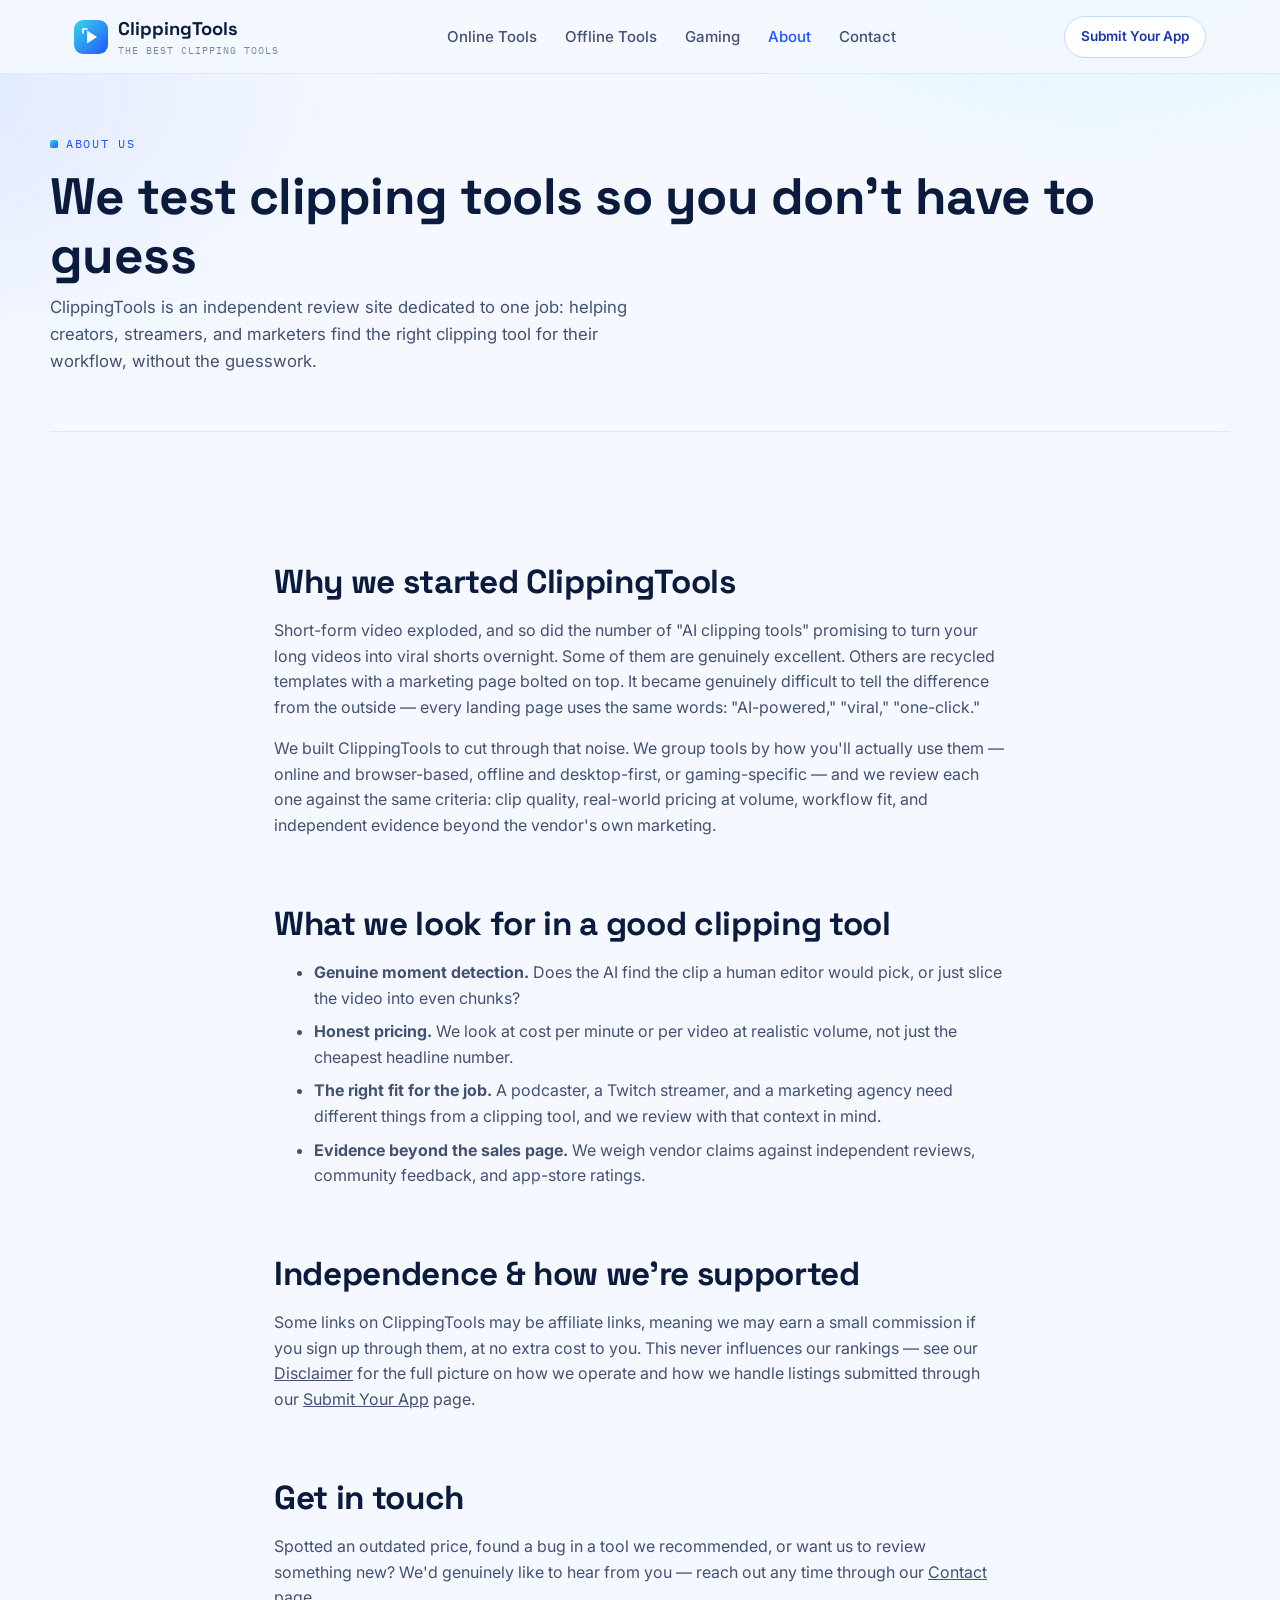
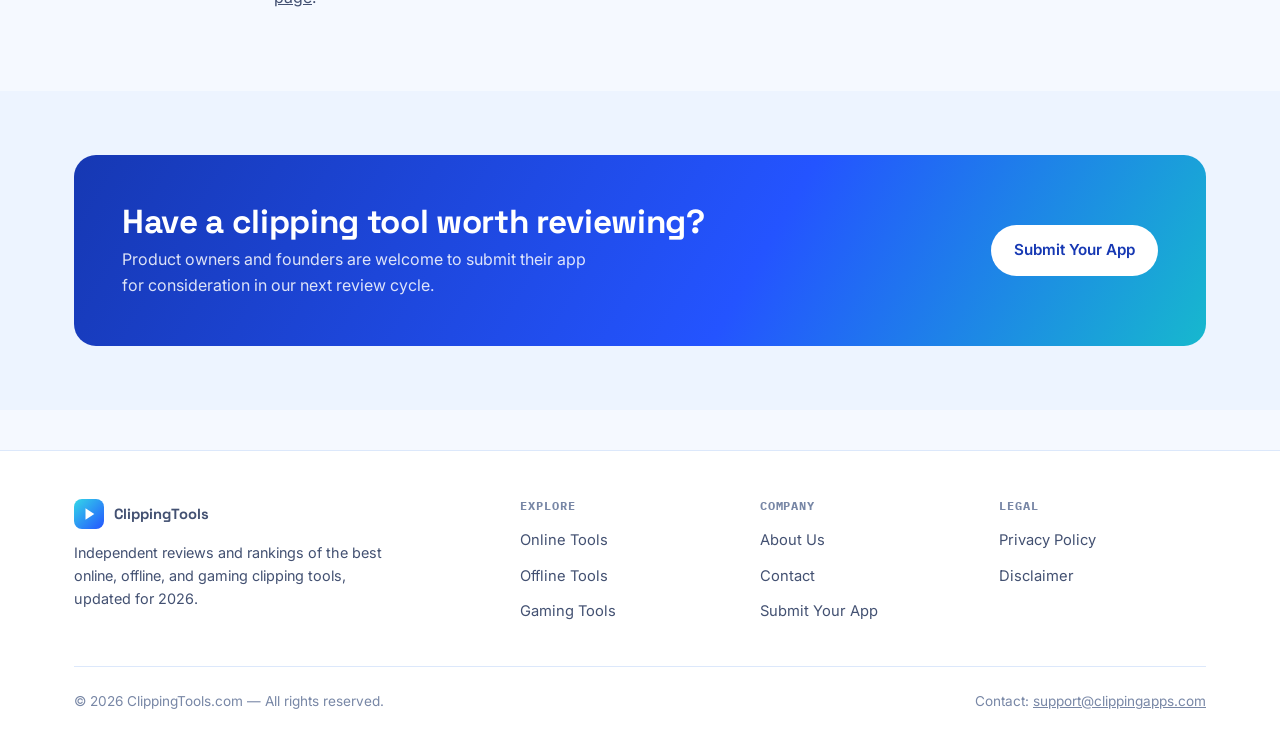
==== about/index.html @ cdfd689d "Update index.html" ====
<!doctype html>
<html lang="en">
<head>
<meta charset="UTF-8" />
<meta name="viewport" content="width=device-width, initial-scale=1.0" />
<title>About ClippingTools — Independent Reviews of the Best Clipping Tools</title>
<meta name="description" content="ClippingTools is an independent resource reviewing the best online, offline, and gaming clipping tools. Learn about our mission and how we evaluate every tool." />
<link rel="canonical" href="https://www.clippingtools.com/about.html" />
<link rel="icon" href="data:image/svg+xml,<svg xmlns=%22http://www.w3.org/2000/svg%22 viewBox=%220 0 24 24%22><rect width=%2224%22 height=%2224%22 rx=%226%22 fill=%22%232454FF%22/><path d=%22M9 7l8 5-8 5V7z%22 fill=%22white%22/></svg>" />
<link rel="preconnect" href="https://fonts.googleapis.com">
<link rel="preconnect" href="https://fonts.gstatic.com" crossorigin>
<link href="https://fonts.googleapis.com/css2?family=Space+Grotesk:wght@500;600;700&family=Inter:wght@400;500;600;700&family=IBM+Plex+Mono:wght@400;500;600&display=swap" rel="stylesheet">
<link rel="stylesheet" href="../assets/style.css" />
</head>
<body>

<header class="site-header">
  <nav class="nav">
    <a href="https://clippingtools.com" class="brand">
      <svg width="34" height="34" viewBox="0 0 34 34" fill="none" xmlns="http://www.w3.org/2000/svg">
        <rect width="34" height="34" rx="9" fill="url(#g1)"/>
        <path d="M13 10.5L23 17L13 23.5V10.5Z" fill="white"/>
        <path d="M9 9V13" stroke="white" stroke-width="1.6" stroke-linecap="round"/>
        <path d="M9 9H13" stroke="white" stroke-width="1.6" stroke-linecap="round"/>
        <defs><linearGradient id="g1" x1="0" y1="0" x2="34" y2="34" gradientUnits="userSpaceOnUse"><stop stop-color="#34D8E8"/><stop offset="1" stop-color="#2454FF"/></linearGradient></defs>
      </svg>
      <span>ClippingTools<small>The Best Clipping Tools</small></span>
    </a>
    <ul class="nav-links">
      <li><a href="https://clippingtools.com/#online">Online Tools</a></li>
      <li><a href="https://clippingtools.com/#offline">Offline Tools</a></li>
      <li><a href="https://clippingtools.com/#gaming">Gaming</a></li>
      <li><a href="about.html" class="active">About</a></li>
      <li><a href="contact.html">Contact</a></li>
    </ul>
    <div class="nav-cta">
      <a href="submit.html" class="btn btn-secondary btn-sm">Submit Your App</a>
      <button class="nav-toggle" aria-label="Toggle menu"><span></span></button>
    </div>
  </nav>
</header>

<main>
  <section class="page-hero container">
    <div class="eyebrow">About Us</div>
    <h1>We test clipping tools so you don't have to guess</h1>
    <p class="lede">ClippingTools is an independent review site dedicated to one job: helping creators, streamers, and marketers find the right clipping tool for their workflow, without the guesswork.</p>
  </section>

  <section class="section">
    <div class="container prose">
      <h2>Why we started ClippingTools</h2>
      <p>Short-form video exploded, and so did the number of "AI clipping tools" promising to turn your long videos into viral shorts overnight. Some of them are genuinely excellent. Others are recycled templates with a marketing page bolted on top. It became genuinely difficult to tell the difference from the outside — every landing page uses the same words: "AI-powered," "viral," "one-click."</p>
      <p>We built ClippingTools to cut through that noise. We group tools by how you'll actually use them — online and browser-based, offline and desktop-first, or gaming-specific — and we review each one against the same criteria: clip quality, real-world pricing at volume, workflow fit, and independent evidence beyond the vendor's own marketing.</p>

      <h2>What we look for in a good clipping tool</h2>
      <ul>
        <li><strong>Genuine moment detection.</strong> Does the AI find the clip a human editor would pick, or just slice the video into even chunks?</li>
        <li><strong>Honest pricing.</strong> We look at cost per minute or per video at realistic volume, not just the cheapest headline number.</li>
        <li><strong>The right fit for the job.</strong> A podcaster, a Twitch streamer, and a marketing agency need different things from a clipping tool, and we review with that context in mind.</li>
        <li><strong>Evidence beyond the sales page.</strong> We weigh vendor claims against independent reviews, community feedback, and app-store ratings.</li>
      </ul>

      <h2>Independence &amp; how we're supported</h2>
      <p>Some links on ClippingTools may be affiliate links, meaning we may earn a small commission if you sign up through them, at no extra cost to you. This never influences our rankings — see our <a href="disclaimer.html">Disclaimer</a> for the full picture on how we operate and how we handle listings submitted through our <a href="submit.html">Submit Your App</a> page.</p>

      <h2>Get in touch</h2>
      <p>Spotted an outdated price, found a bug in a tool we recommended, or want us to review something new? We'd genuinely like to hear from you — reach out any time through our <a href="contact.html">Contact page</a>.</p>
    </div>
  </section>

  <section class="section section-alt">
    <div class="container">
      <div class="cta-banner">
        <div>
          <h2>Have a clipping tool worth reviewing?</h2>
          <p>Product owners and founders are welcome to submit their app for consideration in our next review cycle.</p>
        </div>
        <a href="submit.html" class="btn btn-secondary">Submit Your App</a>
      </div>
    </div>
  </section>
</main>

<footer class="site-footer">
  <div class="container">
    <div class="footer-grid">
      <div>
        <a href="index.html" class="brand" style="margin-bottom:12px;">
          <svg width="30" height="30" viewBox="0 0 34 34" fill="none" xmlns="http://www.w3.org/2000/svg">
            <rect width="34" height="34" rx="9" fill="url(#g2)"/>
            <path d="M13 10.5L23 17L13 23.5V10.5Z" fill="white"/>
            <defs><linearGradient id="g2" x1="0" y1="0" x2="34" y2="34" gradientUnits="userSpaceOnUse"><stop stop-color="#34D8E8"/><stop offset="1" stop-color="#2454FF"/></linearGradient></defs>
          </svg>
          <span>ClippingTools</span>
        </a>
        <p style="max-width:320px; font-size:0.9rem;">Independent reviews and rankings of the best online, offline, and gaming clipping tools, updated for 2026.</p>
      </div>
      <div>
        <h4>Explore</h4>
        <ul>
          <li><a href="index.html#online">Online Tools</a></li>
          <li><a href="index.html#offline">Offline Tools</a></li>
          <li><a href="index.html#gaming">Gaming Tools</a></li>
        </ul>
      </div>
      <div>
        <h4>Company</h4>
        <ul>
          <li><a href="about.html">About Us</a></li>
          <li><a href="contact.html">Contact</a></li>
          <li><a href="submit.html">Submit Your App</a></li>
        </ul>
      </div>
      <div>
        <h4>Legal</h4>
        <ul>
          <li><a href="privacy.html">Privacy Policy</a></li>
          <li><a href="disclaimer.html">Disclaimer</a></li>
        </ul>
      </div>
    </div>
    <div class="footer-bottom">
      <span>© 2026 ClippingTools.com — All rights reserved.</span>
      <span>Contact: <a href="mailto:support@clippingapps.com">support@clippingapps.com</a></span>
    </div>
  </div>
</footer>

<script src="assets/nav.js"></script>
</body>
</html>
---- assets/style.css ----
/* ==========================================================================
   ClippingTools.com — Design System
   Palette: light blue/white "signal" theme. Display: Space Grotesk.
   Body: Inter. Data/labels: IBM Plex Mono.
   ========================================================================== */

:root{
  --bg: #F5F9FF;
  --bg-soft: #EDF4FF;
  --surface: #FFFFFF;
  --surface-raised: #FFFFFF;
  --border: #DCE8FB;
  --border-strong: #C3D9F7;

  --ink: #0A1B3D;
  --ink-soft: #435172;
  --ink-faint: #7887A6;

  --blue-700: #1638B3;
  --blue-600: #2454FF;
  --blue-500: #3E72FF;
  --blue-100: #E3ECFF;

  --cyan-500: #17B8CE;
  --cyan-400: #34D8E8;
  --cyan-100: #DEFBFF;

  --good: #1C9A6C;
  --bad: #D14C4C;

  --radius-sm: 8px;
  --radius-md: 14px;
  --radius-lg: 22px;

  --shadow-sm: 0 1px 2px rgba(16, 42, 97, 0.06);
  --shadow-md: 0 8px 24px rgba(16, 42, 97, 0.08);
  --shadow-glow: 0 0 0 1px rgba(52,216,232,0.25), 0 12px 40px rgba(36,84,255,0.14);

  --font-display: "Space Grotesk", "Segoe UI", sans-serif;
  --font-body: "Inter", "Segoe UI", sans-serif;
  --font-mono: "IBM Plex Mono", ui-monospace, monospace;

  --maxw: 1180px;
}

*{ box-sizing: border-box; }
html{ scroll-behavior: smooth; }
body{
  margin: 0;
  background: var(--bg);
  color: var(--ink);
  font-family: var(--font-body);
  font-size: 16px;
  line-height: 1.6;
  -webkit-font-smoothing: antialiased;
}

body::before{
  content: "";
  position: fixed;
  inset: 0;
  z-index: -1;
  background:
    radial-gradient(700px 420px at 85% -8%, rgba(52,216,232,0.16), transparent 60%),
    radial-gradient(900px 500px at -10% 10%, rgba(36,84,255,0.10), transparent 60%);
}

img{ max-width: 100%; display: block; }
a{ color: inherit; }

h1,h2,h3,h4{
  font-family: var(--font-display);
  color: var(--ink);
  line-height: 1.15;
  margin: 0 0 0.5em 0;
  letter-spacing: -0.01em;
}
h1{ font-size: clamp(2.1rem, 4vw, 3.4rem); }
h2{ font-size: clamp(1.6rem, 2.6vw, 2.25rem); }
h3{ font-size: 1.3rem; }
p{ margin: 0 0 1em 0; color: var(--ink-soft); }

.container{
  max-width: var(--maxw);
  margin: 0 auto;
  padding: 0 24px;
}

.eyebrow{
  font-family: var(--font-mono);
  font-size: 0.78rem;
  letter-spacing: 0.14em;
  text-transform: uppercase;
  color: var(--blue-600);
  display: inline-flex;
  align-items: center;
  gap: 8px;
  margin-bottom: 14px;
}
.eyebrow::before{
  content: "";
  width: 8px; height: 8px;
  border-radius: 2px;
  background: linear-gradient(135deg, var(--cyan-400), var(--blue-600));
  display: inline-block;
}

/* ---------------- Focus & a11y ---------------- */
a:focus-visible, button:focus-visible, input:focus-visible, textarea:focus-visible{
  outline: 2px solid var(--blue-600);
  outline-offset: 2px;
  border-radius: 4px;
}
@media (prefers-reduced-motion: reduce){
  *{ animation: none !important; transition: none !important; }
  html{ scroll-behavior: auto; }
}

/* ---------------- Buttons ---------------- */
.btn{
  display: inline-flex;
  align-items: center;
  justify-content: center;
  gap: 8px;
  font-family: var(--font-body);
  font-weight: 600;
  font-size: 0.95rem;
  padding: 12px 22px;
  border-radius: 999px;
  border: 1px solid transparent;
  cursor: pointer;
  text-decoration: none;
  transition: transform 0.15s ease, box-shadow 0.15s ease, background 0.15s ease;
  white-space: nowrap;
}
.btn:hover{ transform: translateY(-1px); }
.btn-primary{
  background: linear-gradient(135deg, var(--blue-600), var(--blue-700));
  color: #fff;
  box-shadow: 0 6px 18px rgba(36,84,255,0.28);
}
.btn-primary:hover{ box-shadow: 0 10px 26px rgba(36,84,255,0.36); }
.btn-secondary{
  background: var(--surface);
  color: var(--blue-700);
  border-color: var(--border-strong);
}
.btn-secondary:hover{ border-color: var(--blue-600); }
.btn-visit{
  width: 100%;
  background: var(--ink);
  color: #fff;
  font-family: var(--font-mono);
  font-size: 0.85rem;
  letter-spacing: 0.02em;
  border-radius: var(--radius-sm);
  padding: 12px 16px;
}
.btn-visit:hover{ background: var(--blue-700); }
.btn-visit svg{ flex-shrink: 0; }
.btn-sm{ padding: 9px 16px; font-size: 0.85rem; }

/* ---------------- Nav ---------------- */
.site-header{
  position: sticky;
  top: 0;
  z-index: 50;
  background: rgba(245, 249, 255, 0.86);
  backdrop-filter: blur(10px);
  border-bottom: 1px solid var(--border);
}
.nav{
  display: flex;
  align-items: center;
  justify-content: space-between;
  padding: 14px 24px;
  max-width: var(--maxw);
  margin: 0 auto;
}
.brand{
  display: flex;
  align-items: center;
  gap: 10px;
  text-decoration: none;
  font-family: var(--font-display);
  font-weight: 700;
  font-size: 1.15rem;
  color: var(--ink);
}
.brand small{
  display: block;
  font-family: var(--font-mono);
  font-weight: 400;
  font-size: 0.62rem;
  letter-spacing: 0.1em;
  color: var(--ink-faint);
  text-transform: uppercase;
}
.nav-links{
  display: flex;
  align-items: center;
  gap: 28px;
  list-style: none;
  margin: 0; padding: 0;
}
.nav-links a{
  text-decoration: none;
  color: var(--ink-soft);
  font-size: 0.94rem;
  font-weight: 500;
  transition: color 0.15s ease;
}
.nav-links a:hover, .nav-links a.active{ color: var(--blue-600); }
.nav-cta{ display: flex; align-items: center; gap: 12px; }
.nav-toggle{
  display: none;
  background: none; border: 1px solid var(--border-strong);
  border-radius: 8px; padding: 8px 10px; cursor: pointer;
}
.nav-toggle span, .nav-toggle span::before, .nav-toggle span::after{
  display: block; width: 20px; height: 2px; background: var(--ink); position: relative;
}
.nav-toggle span::before{ content: ""; position: absolute; top: -6px; }
.nav-toggle span::after{ content: ""; position: absolute; top: 6px; }

@media (max-width: 860px){
  .nav-links{
    position: absolute;
    top: 100%; left: 0; right: 0;
    background: var(--surface);
    flex-direction: column;
    align-items: flex-start;
    padding: 18px 24px;
    border-bottom: 1px solid var(--border);
    display: none;
    gap: 16px;
  }
  .nav-links.open{ display: flex; }
  .nav-cta .btn-secondary{ display: none; }
  .nav-toggle{ display: block; }
}

/* ---------------- Hero ---------------- */
.hero{
  padding: 76px 0 56px;
  text-align: center;
}
.hero .lede{
  max-width: 640px;
  margin: 0 auto 32px;
  font-size: 1.12rem;
}
.hero-actions{
  display: flex; gap: 14px; justify-content: center; flex-wrap: wrap;
  margin-bottom: 52px;
}
.hero-stats{
  display: grid;
  grid-template-columns: repeat(4, 1fr);
  gap: 1px;
  background: var(--border);
  border: 1px solid var(--border);
  border-radius: var(--radius-lg);
  overflow: hidden;
  max-width: 920px;
  margin: 0 auto;
}
.hero-stat{
  background: var(--surface);
  padding: 22px 12px;
  text-align: center;
}
.hero-stat strong{
  display: block;
  font-family: var(--font-display);
  font-size: 1.7rem;
  color: var(--blue-700);
}
.hero-stat span{
  font-family: var(--font-mono);
  font-size: 0.72rem;
  letter-spacing: 0.06em;
  text-transform: uppercase;
  color: var(--ink-faint);
}
@media (max-width: 700px){
  .hero-stats{ grid-template-columns: repeat(2, 1fr); }
}

/* ---------------- Section shells ---------------- */
.section{ padding: 64px 0; }
.section-alt{ background: var(--bg-soft); }
.section-head{
  max-width: 680px;
  margin: 0 auto 44px;
  text-align: center;
}
.section-head.left{ text-align: left; margin: 0 0 40px; }

/* ---------------- Signal meter (signature rating element) ---------------- */
.signal{
  display: inline-flex;
  align-items: center;
  gap: 10px;
}
.signal-bars{
  display: flex;
  align-items: flex-end;
  gap: 3px;
  height: 22px;
}
.signal-bars i{
  display: block;
  width: 5px;
  border-radius: 2px;
  background: var(--border-strong);
}
.signal-bars i:nth-child(1){ height: 30%; }
.signal-bars i:nth-child(2){ height: 48%; }
.signal-bars i:nth-child(3){ height: 66%; }
.signal-bars i:nth-child(4){ height: 84%; }
.signal-bars i:nth-child(5){ height: 100%; }
.signal-bars i.on{ background: linear-gradient(180deg, var(--cyan-400), var(--blue-600)); }
.signal-score{
  font-family: var(--font-mono);
  font-weight: 600;
  color: var(--blue-700);
  font-size: 0.95rem;
}

/* ---------------- Tool review card ---------------- */
.tool-grid{
  display: grid;
  grid-template-columns: repeat(2, 1fr);
  gap: 22px;
}
@media (max-width: 860px){ .tool-grid{ grid-template-columns: 1fr; } }

.tool-card{
  background: var(--surface);
  border: 1px solid var(--border);
  border-radius: var(--radius-lg);
  padding: 28px;
  display: flex;
  flex-direction: column;
  gap: 16px;
  transition: box-shadow 0.2s ease, border-color 0.2s ease, transform 0.2s ease;
}
.tool-card:hover{
  box-shadow: var(--shadow-glow);
  border-color: var(--border-strong);
  transform: translateY(-2px);
}
.tool-card.featured{
  grid-column: span 2;
  background: linear-gradient(180deg, #FFFFFF, var(--blue-100) 340%);
}
@media (max-width: 860px){ .tool-card.featured{ grid-column: span 1; } }

.tool-top{
  display: flex;
  align-items: flex-start;
  justify-content: space-between;
  gap: 16px;
}
.tool-id{ display: flex; align-items: center; gap: 14px; }
.tool-mark{
  width: 48px; height: 48px;
  border-radius: 12px;
  display: flex; align-items: center; justify-content: center;
  font-family: var(--font-display);
  font-weight: 700;
  font-size: 1.15rem;
  color: #fff;
  flex-shrink: 0;
}
.tool-name{ font-size: 1.2rem; margin: 0; }
.tool-tagline{
  font-family: var(--font-mono);
  font-size: 0.76rem;
  color: var(--ink-faint);
  letter-spacing: 0.04em;
  text-transform: uppercase;
  margin-top: 2px;
}
.rank-tag{
  font-family: var(--font-mono);
  font-size: 0.72rem;
  color: var(--blue-700);
  background: var(--blue-100);
  border: 1px solid var(--border-strong);
  padding: 3px 10px;
  border-radius: 999px;
  white-space: nowrap;
}

.tool-desc{ font-size: 0.97rem; }

.tool-cols{
  display: grid;
  grid-template-columns: 1fr 1fr;
  gap: 18px;
}
@media (max-width: 540px){ .tool-cols{ grid-template-columns: 1fr; } }

.tool-cols h4{
  font-family: var(--font-mono);
  font-size: 0.72rem;
  letter-spacing: 0.08em;
  text-transform: uppercase;
  margin: 0 0 10px;
}
.pros h4{ color: var(--good); }
.cons h4{ color: var(--bad); }
.tool-cols ul{ margin: 0; padding: 0; list-style: none; }
.tool-cols li{
  position: relative;
  padding-left: 20px;
  font-size: 0.9rem;
  color: var(--ink-soft);
  margin-bottom: 8px;
}
.pros li::before{ content: "+"; position: absolute; left: 0; color: var(--good); font-weight: 700; }
.cons li::before{ content: "–"; position: absolute; left: 0; color: var(--bad); font-weight: 700; }

.tag-row{ display: flex; flex-wrap: wrap; gap: 8px; }
.tag{
  font-family: var(--font-mono);
  font-size: 0.72rem;
  background: var(--bg-soft);
  border: 1px solid var(--border);
  color: var(--ink-soft);
  padding: 5px 10px;
  border-radius: 999px;
}
.tool-price{
  font-family: var(--font-mono);
  font-size: 0.85rem;
  color: var(--ink-soft);
}
.tool-price strong{ color: var(--ink); }

.tool-footer{
  display: flex;
  align-items: center;
  gap: 12px;
  margin-top: auto;
  padding-top: 4px;
}
.tool-footer .btn-visit{ flex: 1; }

/* ---------------- Cards / generic ---------------- */
.info-grid{
  display: grid;
  grid-template-columns: repeat(3, 1fr);
  gap: 20px;
}
@media (max-width: 860px){ .info-grid{ grid-template-columns: 1fr; } }
.info-card{
  background: var(--surface);
  border: 1px solid var(--border);
  border-radius: var(--radius-md);
  padding: 24px;
}
.info-card .num{
  font-family: var(--font-mono);
  color: var(--blue-600);
  font-size: 0.8rem;
  letter-spacing: 0.1em;
}

/* ---------------- CTA banner ---------------- */
.cta-banner{
  background: linear-gradient(120deg, var(--blue-700), var(--blue-600) 60%, var(--cyan-500));
  border-radius: var(--radius-lg);
  padding: 48px;
  color: #fff;
  display: flex;
  align-items: center;
  justify-content: space-between;
  gap: 24px;
  flex-wrap: wrap;
}
.cta-banner h2{ color: #fff; margin: 0 0 6px; }
.cta-banner p{ color: rgba(255,255,255,0.85); margin: 0; max-width: 480px; }
.cta-banner .btn-secondary{
  background: #fff; color: var(--blue-700); border-color: transparent;
}

/* ---------------- Footer ---------------- */
.site-footer{
  border-top: 1px solid var(--border);
  padding: 48px 0 28px;
  margin-top: 40px;
  background: var(--surface);
}
.footer-grid{
  display: grid;
  grid-template-columns: 2fr 1fr 1fr 1fr;
  gap: 32px;
  margin-bottom: 32px;
}
@media (max-width: 760px){ .footer-grid{ grid-template-columns: 1fr 1fr; } }
.footer-grid h4{
  font-family: var(--font-mono);
  font-size: 0.75rem;
  letter-spacing: 0.08em;
  text-transform: uppercase;
  color: var(--ink-faint);
  margin: 0 0 14px;
}
.footer-grid ul{ list-style: none; margin: 0; padding: 0; }
.footer-grid li{ margin-bottom: 10px; }
.footer-grid a{ text-decoration: none; color: var(--ink-soft); font-size: 0.92rem; }
.footer-grid a:hover{ color: var(--blue-600); }
.footer-bottom{
  display: flex; justify-content: space-between; align-items: center;
  flex-wrap: wrap; gap: 12px;
  padding-top: 24px;
  border-top: 1px solid var(--border);
  font-size: 0.85rem;
  color: var(--ink-faint);
}
.footer-bottom a{ color: var(--ink-faint); text-decoration: underline; }

/* ---------------- Page header (inner pages) ---------------- */
.page-hero{
  padding: 56px 0 40px;
  border-bottom: 1px solid var(--border);
}
.page-hero h1{ margin-bottom: 8px; }
.page-hero .lede{ max-width: 620px; font-size: 1.05rem; }

/* ---------------- Prose (static pages) ---------------- */
.prose{ max-width: 780px; }
.prose h2{ margin-top: 2em; }
.prose h3{ margin-top: 1.6em; }
.prose ul{ color: var(--ink-soft); }
.prose li{ margin-bottom: 8px; }
.prose .updated{
  font-family: var(--font-mono);
  font-size: 0.8rem;
  color: var(--ink-faint);
}

/* ---------------- Forms ---------------- */
.form-card{
  background: var(--surface);
  border: 1px solid var(--border);
  border-radius: var(--radius-lg);
  padding: 32px;
}
.form-grid{ display: grid; gap: 18px; }
.form-row{ display: grid; grid-template-columns: 1fr 1fr; gap: 18px; }
@media (max-width: 600px){ .form-row{ grid-template-columns: 1fr; } }
label{
  display: block;
  font-size: 0.85rem;
  font-weight: 600;
  margin-bottom: 6px;
  color: var(--ink);
}
input, textarea, select{
  width: 100%;
  font-family: var(--font-body);
  font-size: 0.95rem;
  padding: 12px 14px;
  border-radius: var(--radius-sm);
  border: 1px solid var(--border-strong);
  background: var(--bg);
  color: var(--ink);
}
textarea{ resize: vertical; min-height: 120px; }
.form-note{ font-size: 0.82rem; color: var(--ink-faint); }
.contact-grid{
  display: grid;
  grid-template-columns: 1.1fr 0.9fr;
  gap: 32px;
  align-items: start;
}
@media (max-width: 860px){ .contact-grid{ grid-template-columns: 1fr; } }
.contact-detail{
  background: var(--surface);
  border: 1px solid var(--border);
  border-radius: var(--radius-lg);
  padding: 28px;
}
.contact-detail a.email{
  font-family: var(--font-mono);
  color: var(--blue-700);
  font-size: 1.05rem;
  text-decoration: none;
  word-break: break-all;
}
.contact-detail a.email:hover{ text-decoration: underline; }

/* ---------------- Utility ---------------- */
.mt-0{ margin-top: 0; }
.text-center{ text-align: center; }
.badge-row{ display:flex; gap:10px; flex-wrap:wrap; justify-content:center; margin-bottom: 18px;}
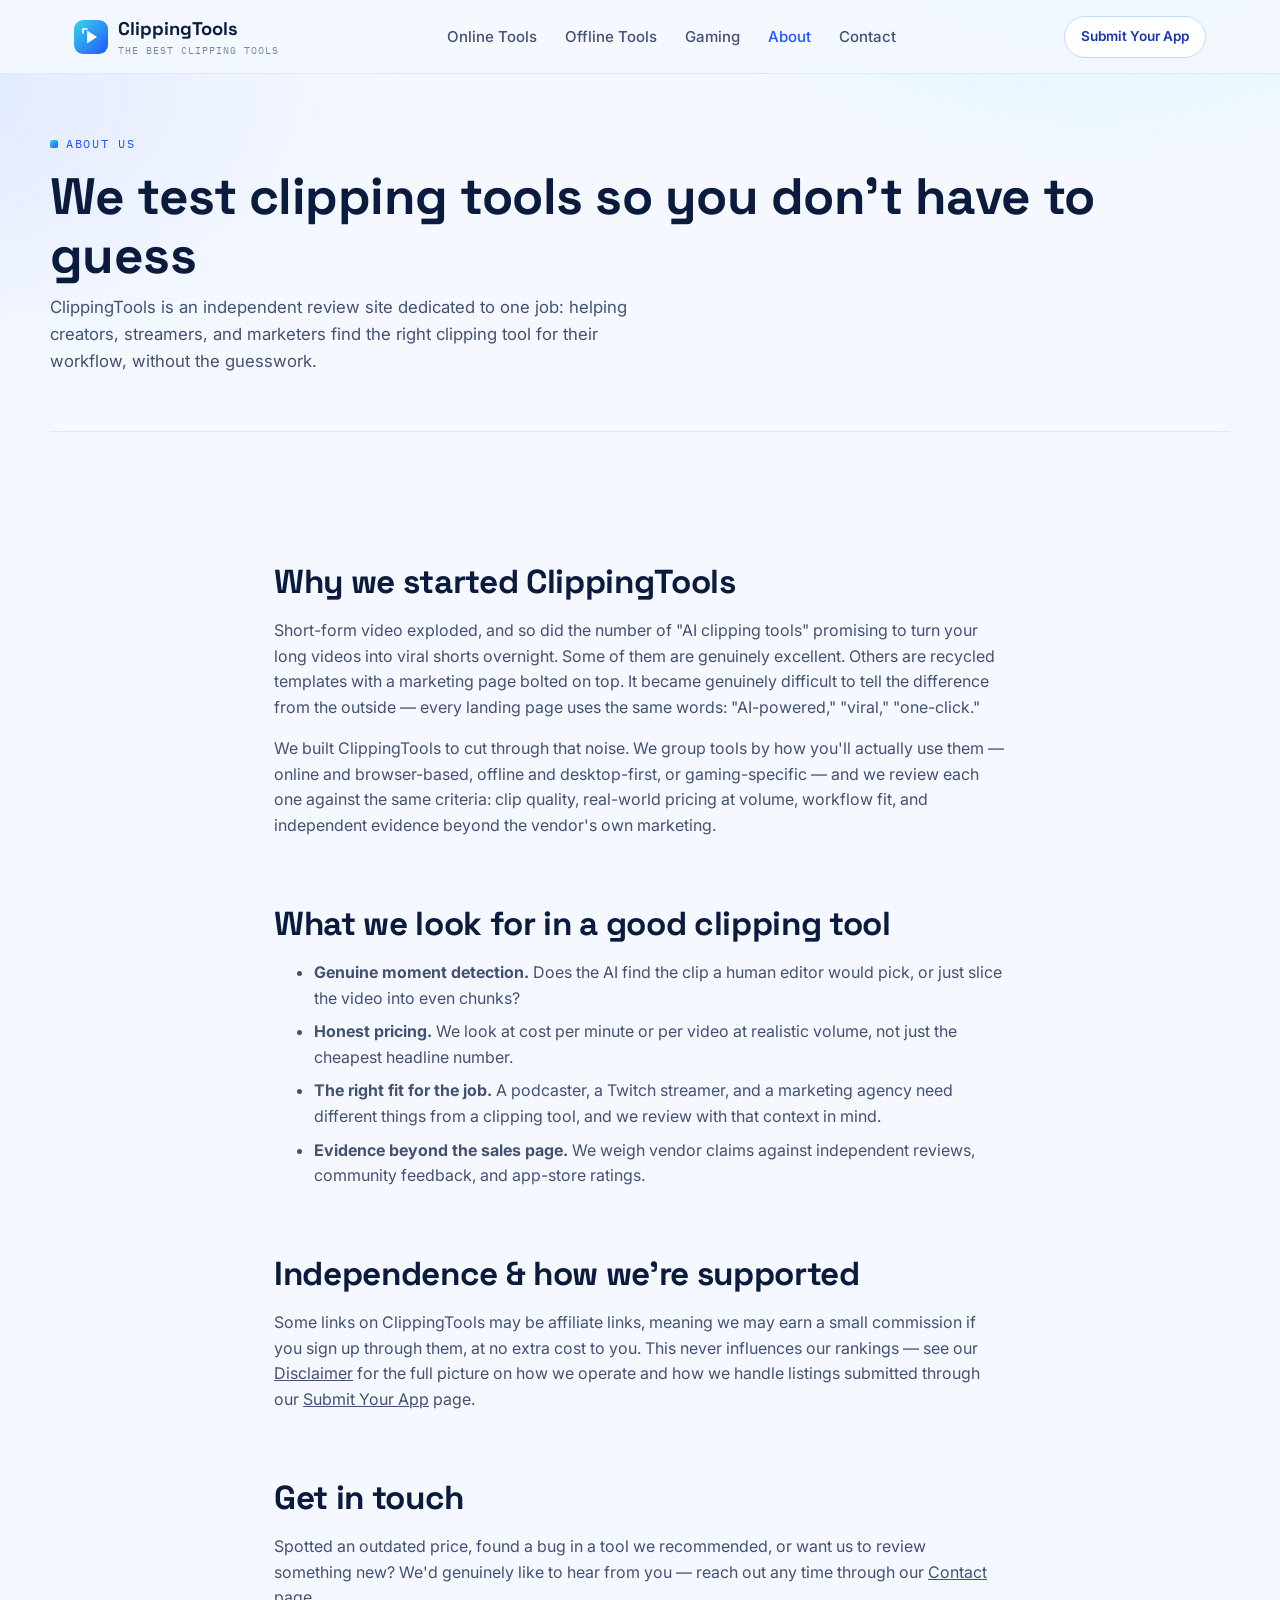
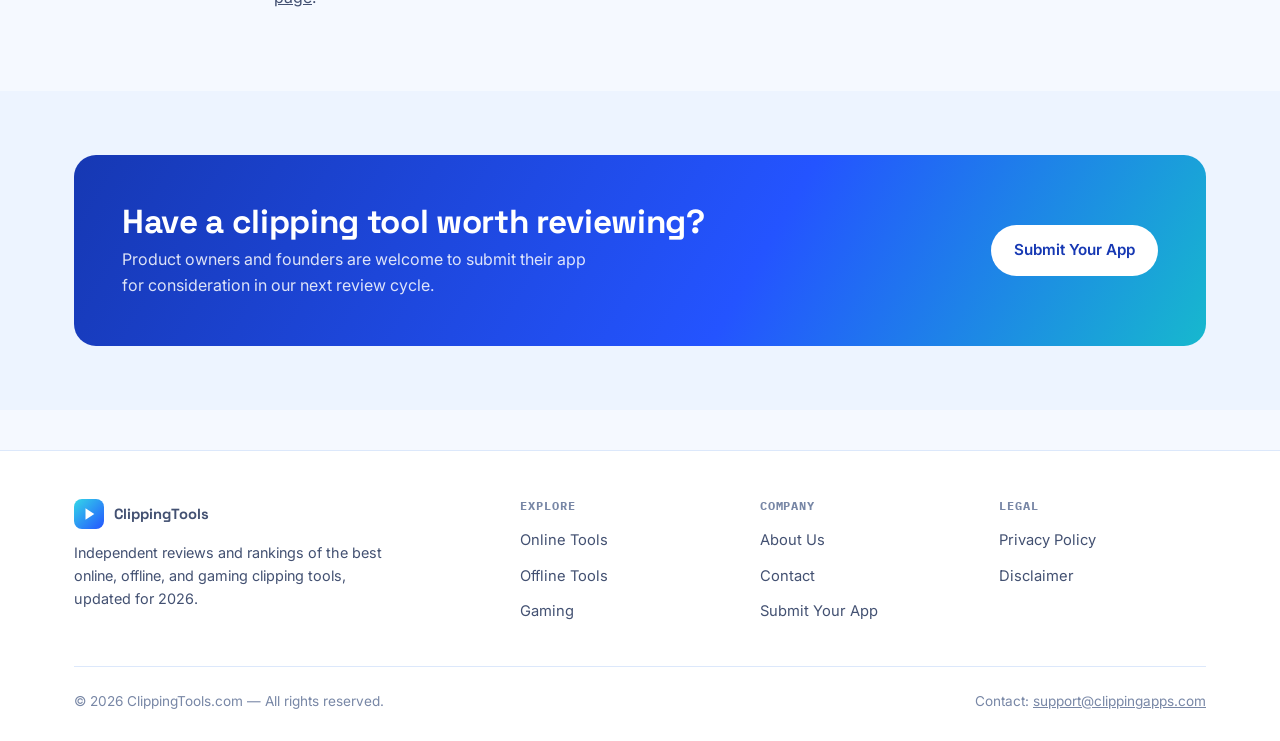
==== commit 13a20189: "Update index.html" ====
--- a/about/index.html
+++ b/about/index.html
@@ -99,9 +99,9 @@
       <div>
         <h4>Explore</h4>
         <ul>
-          <li><a href="index.html#online">Online Tools</a></li>
-          <li><a href="index.html#offline">Offline Tools</a></li>
-          <li><a href="index.html#gaming">Gaming Tools</a></li>
+      <li><a href="https://clippingtools.com/#online">Online Tools</a></li>
+      <li><a href="https://clippingtools.com/#offline">Offline Tools</a></li>
+      <li><a href="https://clippingtools.com/#gaming">Gaming</a></li>
         </ul>
       </div>
       <div>
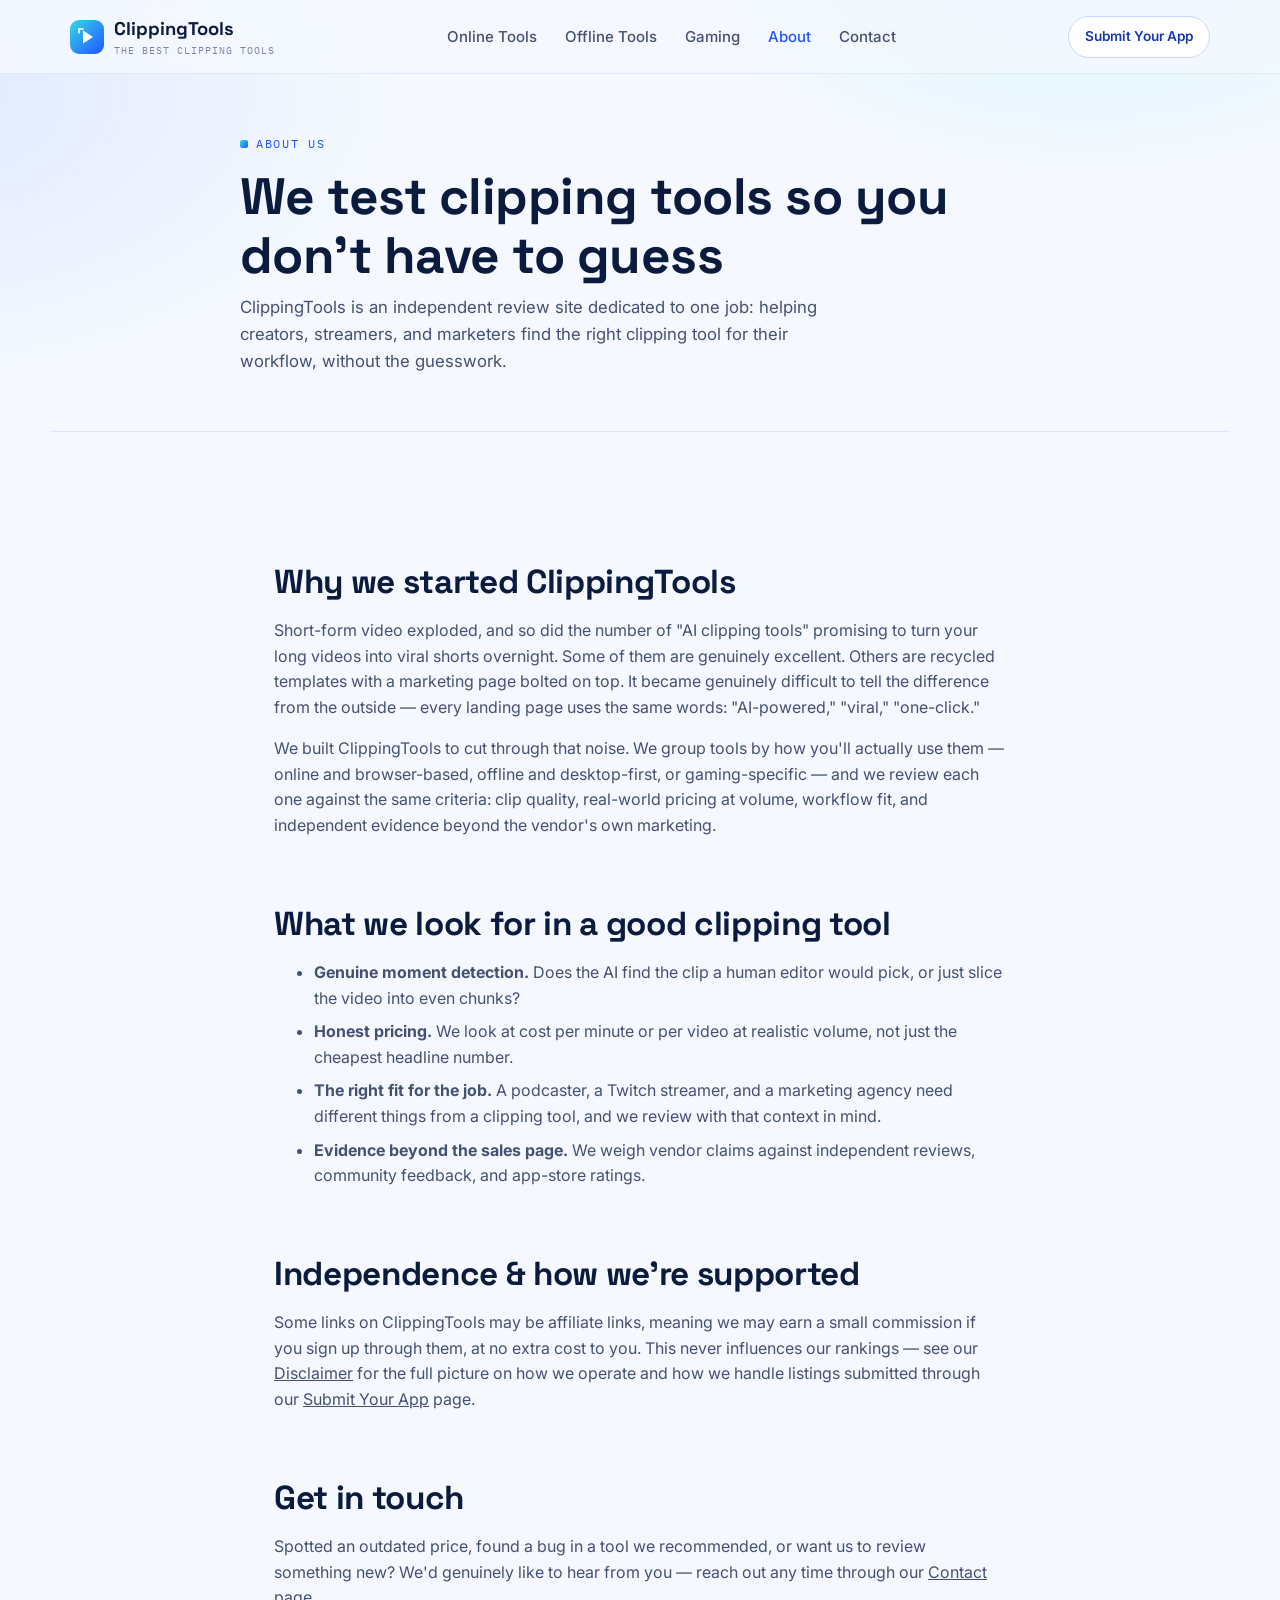
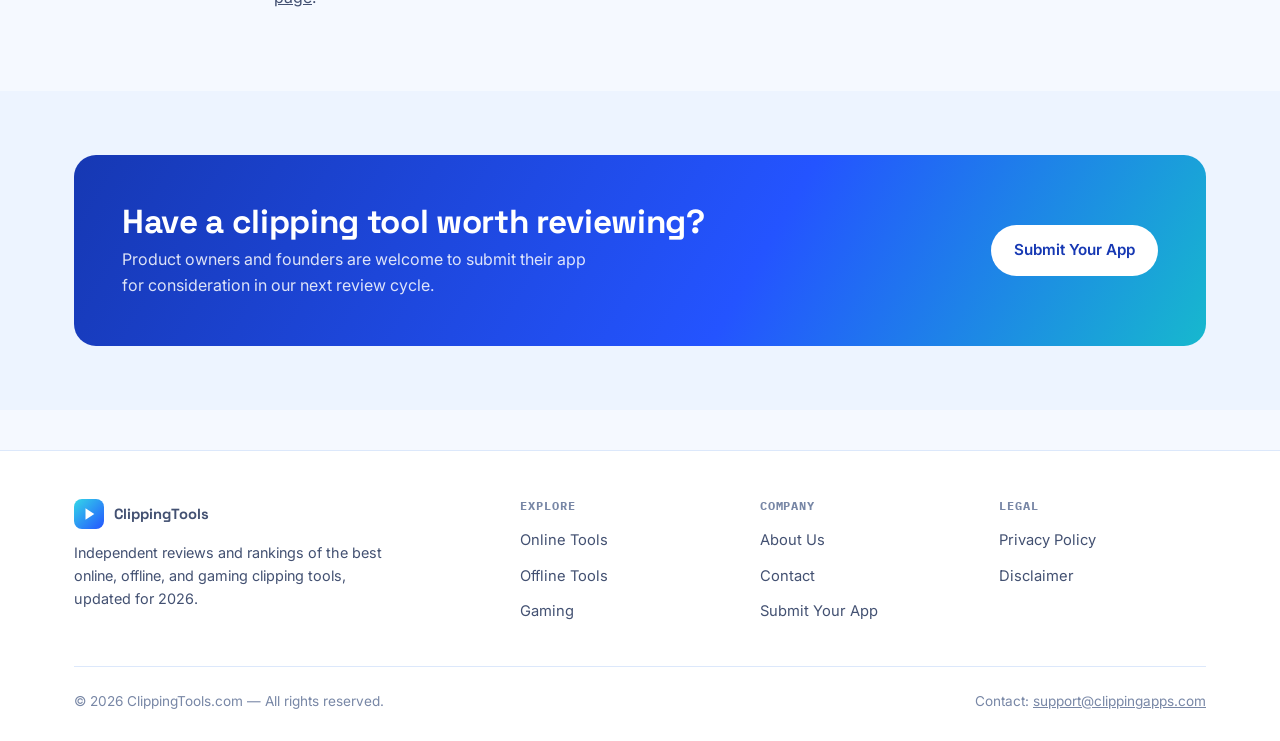
==== commit 7678d61b: "Update index.html" ====
--- a/about/index.html
+++ b/about/index.html
@@ -30,11 +30,11 @@
       <li><a href="https://clippingtools.com/#online">Online Tools</a></li>
       <li><a href="https://clippingtools.com/#offline">Offline Tools</a></li>
       <li><a href="https://clippingtools.com/#gaming">Gaming</a></li>
-      <li><a href="about.html" class="active">About</a></li>
-      <li><a href="contact.html">Contact</a></li>
+      <li><a href="../about/" class="active">About</a></li>
+      <li><a href="../contact/">Contact</a></li>
     </ul>
     <div class="nav-cta">
-      <a href="submit.html" class="btn btn-secondary btn-sm">Submit Your App</a>
+      <a href="../submit/" class="btn btn-secondary btn-sm">Submit Your App</a>
       <button class="nav-toggle" aria-label="Toggle menu"><span></span></button>
     </div>
   </nav>
@@ -76,7 +76,7 @@
           <h2>Have a clipping tool worth reviewing?</h2>
           <p>Product owners and founders are welcome to submit their app for consideration in our next review cycle.</p>
         </div>
-        <a href="submit.html" class="btn btn-secondary">Submit Your App</a>
+        <a href="../submit/" class="btn btn-secondary">Submit Your App</a>
       </div>
     </div>
   </section>
@@ -107,16 +107,16 @@
       <div>
         <h4>Company</h4>
         <ul>
-          <li><a href="about.html">About Us</a></li>
-          <li><a href="contact.html">Contact</a></li>
-          <li><a href="submit.html">Submit Your App</a></li>
+          <li><a href="../about/">About Us</a></li>
+          <li><a href="../contact/">Contact</a></li>
+          <li><a href="../submit/">Submit Your App</a></li>
         </ul>
       </div>
       <div>
         <h4>Legal</h4>
         <ul>
-          <li><a href="privacy.html">Privacy Policy</a></li>
-          <li><a href="disclaimer.html">Disclaimer</a></li>
+          <li><a href="../privacy.html">Privacy Policy</a></li>
+          <li><a href="../disclaimer.html">Disclaimer</a></li>
         </ul>
       </div>
     </div>
@@ -127,6 +127,6 @@
   </div>
 </footer>
 
-<script src="assets/nav.js"></script>
+<script src="../assets/nav.js"></script>
 </body>
 </html>
--- a/assets/style.css
+++ b/assets/style.css
@@ -79,6 +79,489 @@
 h2{ font-size: clamp(1.6rem, 2.6vw, 2.25rem); }
 h3{ font-size: 1.3rem; }
 p{ margin: 0 0 1em 0; color: var(--ink-soft); }
+
+
+/* Force the main container to stay within screen width on mobile */
+.flex-wrap.-mx-2 {
+    max-width: 100vw;
+    overflow-x: hidden;
+}
+
+@media (max-width: 640px) {
+  /* Target the card container */
+  .flex-wrap.-mx-2 {
+    padding: 0 4px !important; /* Slight page-edge padding */
+  }
+  
+  .flex-wrap.-mx-2 > div {
+    flex: 0 0 100% !important;
+    max-width: 100% !important;
+    margin: 0 !important;
+    padding: 0.75rem !important; /* Comfortable mobile padding */
+    box-sizing: border-box !important;
+  }
+
+  /* Keep all text and buttons inside */
+  .flex-wrap.-mx-2 > div * {
+    max-width: 100% !important;
+    word-break: break-word;
+  }
+
+  /* Make sure images shrink */
+  .flex-wrap.-mx-2 img {
+    height: auto !important;
+    width: 100% !important;
+    max-width: 200px !important; /* Prevents tiny logos from blowing up */
+  }
+}
+
+
+
+/* Target the Offline and Gaming sections specifically */
+section:has(.tool-card.featured) .tool-card,
+section:has(.tool-card) .tool-card {
+  /* 1. Override any fixed widths */
+  width: 100% !important;
+  max-width: 100% !important;
+  min-width: 0 !important;
+  
+  /* 2. Stop flex/grid from forcing a specific size */
+  flex: 0 0 100% !important;
+  flex-basis: 100% !important;
+  
+  /* 3. Fix inner padding to prevent overflow */
+  padding: 1.25rem !important;
+  box-sizing: border-box !important;
+  
+  /* 4. Keep everything inside */
+  overflow: hidden !important;
+}
+
+/* Special catch for the .featured card if it has a grid class */
+.tool-card.featured {
+  display: block !important; /* Override any grid/flex display */
+  float: none !important;
+  clear: both !important;
+  margin-left: auto !important;
+  margin-right: auto !important;
+}
+
+/* Make all inner content shrink */
+.tool-card.featured *,
+.tool-card * {
+  max-width: 100% !important;
+  box-sizing: border-box !important;
+}
+
+/* Specifically handle the "Pros" and "Cons" lists */
+.tool-card ul,
+.tool-card .pros-cons {
+  padding-left: 1.25rem !important; /* Give bullets room */
+  margin: 0.5rem 0 !important;
+}
+
+/* Shrink the big score badge if it exists */
+.tool-card .score-badge,
+.tool-card [class*="score"] {
+  font-size: 1rem !important;
+  padding: 0.25rem 0.5rem !important;
+  display: inline-block !important;
+}
+
+
+/* ============================================
+   MOBILE RESPONSIVE FIXES (Desktop Unchanged)
+   Applies only to screens 768px and below
+   ============================================ */
+
+@media (max-width: 768px) {
+
+  /* ---------- GENERAL MOBILE RESET ---------- */
+  body {
+    overflow-x: hidden !important;
+    width: 100% !important;
+  }
+
+  /* ---------- FIX THE MAIN TOOL GRID (Online Tools) ---------- */
+  .flex-wrap.-mx-2 {
+    max-width: 100vw !important;
+    overflow-x: hidden !important;
+    padding: 0 4px !important;
+  }
+
+  .flex-wrap.-mx-2 > div {
+    flex: 0 0 100% !important;
+    max-width: 100% !important;
+    margin: 0 !important;
+    padding: 0.75rem !important;
+    box-sizing: border-box !important;
+  }
+
+  /* Keep all inner content contained */
+  .flex-wrap.-mx-2 > div * {
+    max-width: 100% !important;
+    word-break: break-word !important;
+  }
+
+  /* Shrink images in online cards */
+  .flex-wrap.-mx-2 img {
+    height: auto !important;
+    width: 100% !important;
+    max-width: 200px !important;
+  }
+
+
+
+
+
+
+   
+
+  /* ---------- FIX OFFLINE & GAMING SECTIONS ---------- */
+  /* Target sections by their headings */
+  section:has(h2:contains("Offline Clipping Tools")),
+  section:has(h2:contains("Gaming Clipping Tools")) {
+    display: flex !important;
+    flex-direction: column !important;
+    align-items: center !important;
+    width: 100% !important;
+    max-width: 100% !important;
+    overflow: hidden !important;
+    padding: 0 0.5rem !important;
+    box-sizing: border-box !important;
+  }
+
+  /* Target inner grid/flex containers */
+  section:has(h2:contains("Offline Clipping Tools")) > div,
+  section:has(h2:contains("Gaming Clipping Tools")) > div,
+  section:has(h2:contains("Offline Clipping Tools")) .grid,
+  section:has(h2:contains("Gaming Clipping Tools")) .grid,
+  section:has(h2:contains("Offline Clipping Tools")) .flex,
+  section:has(h2:contains("Gaming Clipping Tools")) .flex,
+  section:has(h2:contains("Offline Clipping Tools")) .row,
+  section:has(h2:contains("Gaming Clipping Tools")) .row {
+    display: flex !important;
+    flex-direction: column !important;
+    flex-wrap: nowrap !important;
+    gap: 1.5rem !important;
+    width: 100% !important;
+    max-width: 100% !important;
+    grid-template-columns: unset !important;
+    grid-template-rows: unset !important;
+    margin: 0 !important;
+    padding: 0 !important;
+  }
+
+  /* Force all cards in these sections to full width */
+  section:has(h2:contains("Offline Clipping Tools")) .tool-card,
+  section:has(h2:contains("Gaming Clipping Tools")) .tool-card,
+  section:has(h2:contains("Offline Clipping Tools")) [class*="card"],
+  section:has(h2:contains("Gaming Clipping Tools")) [class*="card"],
+  section:has(h2:contains("Offline Clipping Tools")) .featured,
+  section:has(h2:contains("Gaming Clipping Tools")) .featured {
+    width: 100% !important;
+    max-width: 100% !important;
+    min-width: 0 !important;
+    flex: 0 0 100% !important;
+    flex-basis: 100% !important;
+    margin: 0 auto 1rem auto !important;
+    padding: 1.25rem !important;
+    box-sizing: border-box !important;
+    overflow: hidden !important;
+    float: none !important;
+    clear: both !important;
+    display: block !important;
+  }
+
+  /* Specifically handle the featured card (Descript) */
+  .tool-card.featured {
+    width: 100% !important;
+    max-width: 100% !important;
+    flex: 0 0 100% !important;
+    margin: 0 auto 1.5rem auto !important;
+    display: block !important;
+  }
+
+  /* Keep all inner content contained in these sections */
+  section:has(h2:contains("Offline Clipping Tools")) *,
+  section:has(h2:contains("Gaming Clipping Tools")) * {
+    max-width: 100% !important;
+    box-sizing: border-box !important;
+  }
+
+  /* Fix text wrapping */
+  section:has(h2:contains("Offline Clipping Tools")) p,
+  section:has(h2:contains("Gaming Clipping Tools")) p,
+  section:has(h2:contains("Offline Clipping Tools")) li,
+  section:has(h2:contains("Gaming Clipping Tools")) li,
+  section:has(h2:contains("Offline Clipping Tools")) h3,
+  section:has(h2:contains("Gaming Clipping Tools")) h3,
+  section:has(h2:contains("Offline Clipping Tools")) h4,
+  section:has(h2:contains("Gaming Clipping Tools")) h4 {
+    word-break: break-word !important;
+    overflow-wrap: break-word !important;
+  }
+
+  /* Shrink buttons */
+  section:has(h2:contains("Offline Clipping Tools")) a,
+  section:has(h2:contains("Gaming Clipping Tools")) a,
+  section:has(h2:contains("Offline Clipping Tools")) button,
+  section:has(h2:contains("Gaming Clipping Tools")) button {
+    white-space: nowrap !important;
+    font-size: 0.8rem !important;
+    padding: 0.5rem 0.75rem !important;
+    display: inline-block !important;
+    max-width: 100% !important;
+    overflow: hidden !important;
+    text-overflow: ellipsis !important;
+  }
+
+  /* Shrink score/rating badges */
+  section:has(h2:contains("Offline Clipping Tools")) [class*="score"],
+  section:has(h2:contains("Gaming Clipping Tools")) [class*="score"],
+  section:has(h2:contains("Offline Clipping Tools")) [class*="rating"],
+  section:has(h2:contains("Gaming Clipping Tools")) [class*="rating"],
+  section:has(h2:contains("Offline Clipping Tools")) [class*="badge"],
+  section:has(h2:contains("Gaming Clipping Tools")) [class*="badge"] {
+    font-size: 0.9rem !important;
+    padding: 0.2rem 0.6rem !important;
+    display: inline-block !important;
+  }
+
+  /* Fix Pros/Cons lists */
+  section:has(h2:contains("Offline Clipping Tools")) ul,
+  section:has(h2:contains("Gaming Clipping Tools")) ul {
+    padding-left: 1.25rem !important;
+    margin: 0.5rem 0 !important;
+  }
+
+  section:has(h2:contains("Offline Clipping Tools")) li,
+  section:has(h2:contains("Gaming Clipping Tools")) li {
+    margin-bottom: 0.25rem !important;
+  }
+
+  /* ---------- ALTERNATIVE: FALLBACK SELECTORS ---------- */
+  /* If the :has() selector isn't supported (older browsers), 
+     use these more generic rules that won't affect desktop */
+  
+  /* Option 1: Target by section order (if offline is 3rd section) */
+  section:nth-of-type(3),
+  section:nth-of-type(4) {
+    display: flex !important;
+    flex-direction: column !important;
+    align-items: center !important;
+    width: 100% !important;
+    max-width: 100% !important;
+    overflow: hidden !important;
+    padding: 0 0.5rem !important;
+    box-sizing: border-box !important;
+  }
+
+  section:nth-of-type(3) > div,
+  section:nth-of-type(4) > div {
+    display: flex !important;
+    flex-direction: column !important;
+    flex-wrap: nowrap !important;
+    gap: 1.5rem !important;
+    width: 100% !important;
+    max-width: 100% !important;
+    grid-template-columns: unset !important;
+    grid-template-rows: unset !important;
+    margin: 0 !important;
+    padding: 0 !important;
+  }
+
+  section:nth-of-type(3) .tool-card,
+  section:nth-of-type(4) .tool-card,
+  section:nth-of-type(3) .featured,
+  section:nth-of-type(4) .featured,
+  section:nth-of-type(3) [class*="card"],
+  section:nth-of-type(4) [class*="card"] {
+    width: 100% !important;
+    max-width: 100% !important;
+    min-width: 0 !important;
+    flex: 0 0 100% !important;
+    flex-basis: 100% !important;
+    margin: 0 auto 1rem auto !important;
+    padding: 1.25rem !important;
+    box-sizing: border-box !important;
+    overflow: hidden !important;
+    float: none !important;
+    clear: both !important;
+    display: block !important;
+  }
+
+  /* Option 2: Target by direct class names (if you know them) */
+  .offline-section,
+  .gaming-section,
+  .desktop-local,
+  .built-for-players {
+    display: flex !important;
+    flex-direction: column !important;
+    align-items: center !important;
+    width: 100% !important;
+    max-width: 100% !important;
+    overflow: hidden !important;
+    padding: 0 0.5rem !important;
+    box-sizing: border-box !important;
+  }
+
+  .offline-section > div,
+  .gaming-section > div,
+  .desktop-local > div,
+  .built-for-players > div {
+    display: flex !important;
+    flex-direction: column !important;
+    flex-wrap: nowrap !important;
+    gap: 1.5rem !important;
+    width: 100% !important;
+    max-width: 100% !important;
+    grid-template-columns: unset !important;
+    grid-template-rows: unset !important;
+    margin: 0 !important;
+    padding: 0 !important;
+  }
+
+  .offline-section .tool-card,
+  .gaming-section .tool-card,
+  .desktop-local .tool-card,
+  .built-for-players .tool-card {
+    width: 100% !important;
+    max-width: 100% !important;
+    min-width: 0 !important;
+    flex: 0 0 100% !important;
+    flex-basis: 100% !important;
+    margin: 0 auto 1rem auto !important;
+    padding: 1.25rem !important;
+    box-sizing: border-box !important;
+    overflow: hidden !important;
+    float: none !important;
+    clear: both !important;
+    display: block !important;
+  }
+
+  /* ---------- FINAL SAFETY NET ---------- */
+  /* Catch any remaining overflowing elements */
+  * {
+    max-width: 100vw !important;
+  }
+
+  html {
+    overflow-x: hidden !important;
+  }
+}
+
+
+/* ============================================
+   SQUARE PLUS/MINUS TOGGLE - FOR DIV
+   ============================================ */
+
+/* ---------- HIDE ON DESKTOP ---------- */
+.nav-toggle {
+  display: none !important;
+}
+
+/* ---------- SHOW ON MOBILE ---------- */
+@media (max-width: 860px) {
+
+  /* ---------- SQUARE BUTTON ---------- */
+  .nav-toggle {
+    display: flex !important;
+    align-items: center !important;
+    justify-content: center !important;
+    width: 48px !important;
+    height: 48px !important;
+    padding: 0 !important;
+    background: #ffffff !important;
+    border: 2px solid #C3D9F7 !important;
+    border-radius: 10px !important;
+    cursor: pointer !important;
+    transition: all 0.3s ease !important;
+    position: relative !important;
+    z-index: 10000 !important;
+    box-shadow: 0 2px 8px rgba(0, 0, 0, 0.06) !important;
+  }
+
+  .nav-toggle:hover {
+    background: #EDF4FF !important;
+    border-color: #2454FF !important;
+  }
+
+  /* Hide the 3 old span elements */
+  .nav-toggle span {
+    display: none !important;
+  }
+
+  /* ---------- CREATE PLUS SIGN ON THE DIV ---------- */
+  /* Horizontal line */
+  .nav-toggle::before {
+    content: '' !important;
+    position: absolute !important;
+    top: 50% !important;
+    left: 50% !important;
+    width: 22px !important;
+    height: 3px !important;
+    background: #0A1B3D !important;
+    transform: translate(-50%, -50%) !important;
+    border-radius: 2px !important;
+    transition: all 0.3s ease !important;
+  }
+
+  /* Vertical line */
+  .nav-toggle::after {
+    content: '' !important;
+    position: absolute !important;
+    top: 50% !important;
+    left: 50% !important;
+    width: 3px !important;
+    height: 22px !important;
+    background: #0A1B3D !important;
+    transform: translate(-50%, -50%) !important;
+    border-radius: 2px !important;
+    transition: all 0.3s ease !important;
+  }
+
+  /* ---------- MINUS (-) WHEN OPEN ---------- */
+  .nav-toggle.active::before {
+    background: #D14C4C !important;
+    transform: translate(-50%, -50%) !important;
+  }
+
+  .nav-toggle.active::after {
+    opacity: 0 !important;
+    transform: translate(-50%, -50%) scaleY(0) !important;
+  }
+
+  /* ---------- MOBILE MENU LINKS ---------- */
+  .nav-links {
+    display: none !important;
+    flex-direction: column !important;
+    align-items: flex-start !important;
+    padding: 18px 24px !important;
+    background: #FFFFFF !important;
+    border-bottom: 1px solid #DCE8FB !important;
+    gap: 16px !important;
+    position: absolute !important;
+    top: 100% !important;
+    left: 0 !important;
+    right: 0 !important;
+    box-shadow: 0 8px 24px rgba(16, 42, 97, 0.08) !important;
+  }
+
+  .nav-links.open {
+    display: flex !important;
+  }
+
+  .nav-cta .btn-secondary {
+    display: none !important;
+  }
+}
+
+
+
+
+
+
 
 .container{
   max-width: var(--maxw);
@@ -212,33 +695,8 @@
 }
 .nav-links a:hover, .nav-links a.active{ color: var(--blue-600); }
 .nav-cta{ display: flex; align-items: center; gap: 12px; }
-.nav-toggle{
-  display: none;
-  background: none; border: 1px solid var(--border-strong);
-  border-radius: 8px; padding: 8px 10px; cursor: pointer;
-}
-.nav-toggle span, .nav-toggle span::before, .nav-toggle span::after{
-  display: block; width: 20px; height: 2px; background: var(--ink); position: relative;
-}
-.nav-toggle span::before{ content: ""; position: absolute; top: -6px; }
-.nav-toggle span::after{ content: ""; position: absolute; top: 6px; }
-
-@media (max-width: 860px){
-  .nav-links{
-    position: absolute;
-    top: 100%; left: 0; right: 0;
-    background: var(--surface);
-    flex-direction: column;
-    align-items: flex-start;
-    padding: 18px 24px;
-    border-bottom: 1px solid var(--border);
-    display: none;
-    gap: 16px;
-  }
-  .nav-links.open{ display: flex; }
-  .nav-cta .btn-secondary{ display: none; }
-  .nav-toggle{ display: block; }
-}
+
+
 
 /* ---------------- Hero ---------------- */
 .hero{
@@ -448,6 +906,10 @@
   padding-top: 4px;
 }
 .tool-footer .btn-visit{ flex: 1; }
+
+
+
+
 
 /* ---------------- Cards / generic ---------------- */
 .info-grid{
@@ -487,6 +949,10 @@
   background: #fff; color: var(--blue-700); border-color: transparent;
 }
 
+
+
+
+
 /* ---------------- Footer ---------------- */
 .site-footer{
   border-top: 1px solid var(--border);
@@ -525,7 +991,7 @@
 
 /* ---------------- Page header (inner pages) ---------------- */
 .page-hero{
-  padding: 56px 0 40px;
+  padding: 56px 190px 40px;
   border-bottom: 1px solid var(--border);
 }
 .page-hero h1{ margin-bottom: 8px; }
@@ -594,7 +1060,640 @@
 }
 .contact-detail a.email:hover{ text-decoration: underline; }
 
+
+
+
 /* ---------------- Utility ---------------- */
 .mt-0{ margin-top: 0; }
 .text-center{ text-align: center; }
 .badge-row{ display:flex; gap:10px; flex-wrap:wrap; justify-content:center; margin-bottom: 18px;}
+canvas{
+  max-width: 100%;
+  height: auto;
+}
+
+body::before{
+  content: "";
+  position: fixed;
+  inset: 0;
+  z-index: -1;
+  background:
+    radial-gradient(700px 420px at 85% -8%, rgba(52,216,232,0.16), transparent 60%),
+    radial-gradient(900px 500px at -10% 10%, rgba(36,84,255,0.10), transparent 60%);
+}
+
+img{ max-width: 100%; display: block; }
+a{ color: inherit; }
+
+h1,h2,h3,h4{
+  font-family: var(--font-display);
+  color: var(--ink);
+  line-height: 1.15;
+  margin: 0 0 0.5em 0;
+  letter-spacing: -0.01em;
+}
+h1{ font-size: clamp(2.1rem, 4vw, 3.4rem); }
+h2{ font-size: clamp(1.6rem, 2.6vw, 2.25rem); }
+h3{ font-size: 1.3rem; }
+p{ margin: 0 0 1em 0; color: var(--ink-soft); }
+
+.container{
+  max-width: var(--maxw);
+  margin: 0 auto;
+  padding: 0 24px;
+}
+
+.eyebrow{
+  font-family: var(--font-mono);
+  font-size: 0.78rem;
+  letter-spacing: 0.14em;
+  text-transform: uppercase;
+  color: var(--blue-600);
+  display: inline-flex;
+  align-items: center;
+  gap: 8px;
+  margin-bottom: 14px;
+}
+.eyebrow::before{
+  content: "";
+  width: 8px; height: 8px;
+  border-radius: 2px;
+  background: linear-gradient(135deg, var(--cyan-400), var(--blue-600));
+  display: inline-block;
+}
+
+/* ---------------- Focus & a11y ---------------- */
+a:focus-visible, button:focus-visible, input:focus-visible, textarea:focus-visible{
+  outline: 2px solid var(--blue-600);
+  outline-offset: 2px;
+  border-radius: 4px;
+}
+@media (prefers-reduced-motion: reduce){
+  *{ animation: none !important; transition: none !important; }
+  html{ scroll-behavior: auto; }
+}
+
+
+
+
+
+
+   
+
+/* ---------------- Buttons ---------------- */
+.btn{
+  display: inline-flex;
+  align-items: center;
+  justify-content: center;
+  gap: 8px;
+  font-family: var(--font-body);
+  font-weight: 600;
+  font-size: 0.95rem;
+  padding: 12px 22px;
+  border-radius: 999px;
+  border: 1px solid transparent;
+  cursor: pointer;
+  text-decoration: none;
+  transition: transform 0.15s ease, box-shadow 0.15s ease, background 0.15s ease;
+  white-space: nowrap;
+}
+.btn:hover{ transform: translateY(-1px); }
+.btn-primary{
+  background: linear-gradient(135deg, var(--blue-600), var(--blue-700));
+  color: #fff;
+  box-shadow: 0 6px 18px rgba(36,84,255,0.28);
+}
+.btn-primary:hover{ box-shadow: 0 10px 26px rgba(36,84,255,0.36); }
+.btn-secondary{
+  background: var(--surface);
+  color: var(--blue-700);
+  border-color: var(--border-strong);
+}
+.btn-secondary:hover{ border-color: var(--blue-600); }
+.btn-visit{
+  width: 100%;
+  background: var(--ink);
+  color: #fff;
+  font-family: var(--font-mono);
+  font-size: 0.85rem;
+  letter-spacing: 0.02em;
+  border-radius: var(--radius-sm);
+  padding: 12px 16px;
+}
+.btn-visit:hover{ background: var(--blue-700); }
+.btn-visit svg{ flex-shrink: 0; }
+.btn-sm{ padding: 9px 16px; font-size: 0.85rem; }
+
+/* ---------------- Nav ---------------- */
+.site-header{
+  position: sticky;
+  top: 0;
+  z-index: 50;
+  background: rgba(245, 249, 255, 0.86);
+  backdrop-filter: blur(10px);
+  border-bottom: 1px solid var(--border);
+}
+
+.nav{
+  display:flex;
+  align-items:center;
+  justify-content:space-between;
+
+  width:100%;
+  max-width:var(--maxw);
+
+  margin:0 auto;
+  padding:14px 20px;
+
+  box-sizing:border-box;
+}
+
+.brand{
+  display: flex;
+  align-items: center;
+  gap: 10px;
+  text-decoration: none;
+  font-family: var(--font-display);
+  font-weight: 700;
+  font-size: 1.15rem;
+  color: var(--ink);
+}
+.brand small{
+  display: block;
+  font-family: var(--font-mono);
+  font-weight: 400;
+  font-size: 0.62rem;
+  letter-spacing: 0.1em;
+  color: var(--ink-faint);
+  text-transform: uppercase;
+}
+.nav-links{
+  display: flex;
+  align-items: center;
+  gap: 28px;
+  list-style: none;
+  margin: 0; padding: 0;
+}
+.nav-links a{
+  text-decoration: none;
+  color: var(--ink-soft);
+  font-size: 0.94rem;
+  font-weight: 500;
+  transition: color 0.15s ease;
+}
+.nav-links a:hover, .nav-links a.active{ color: var(--blue-600); }
+.nav-cta{ display: flex; align-items: center; gap: 12px; }
+.nav-toggle{
+  display: none;
+  background: none; border: 1px solid var(--border-strong);
+  border-radius: 8px; padding: 8px 10px; cursor: pointer;
+}
+.nav-toggle span, .nav-toggle span::before, .nav-toggle span::after{
+  display: block; width: 20px; height: 2px; background: var(--ink); position: relative;
+}
+.nav-toggle span::before{ content: ""; position: absolute; top: -6px; }
+.nav-toggle span::after{ content: ""; position: absolute; top: 6px; }
+
+
+
+/* ---------------- Hero ---------------- */
+.hero{
+  padding: 76px 0 56px;
+  text-align: center;
+}
+.hero .lede{
+  max-width: 640px;
+  margin: 0 auto 32px;
+  font-size: 1.12rem;
+}
+.hero-actions{
+  display:flex;
+  gap:14px;
+  justify-content:center;
+  flex-wrap:wrap;
+}
+.hero-stats{
+  display: grid;
+  grid-template-columns: repeat(4, 1fr);
+  gap: 1px;
+  background: var(--border);
+  border: 1px solid var(--border);
+  border-radius: var(--radius-lg);
+  overflow: hidden;
+  max-width: 920px;
+  margin: 0 auto;
+}
+.hero-stat{
+  background: var(--surface);
+  padding: 22px 12px;
+  text-align: center;
+}
+.hero-stat strong{
+  display: block;
+  font-family: var(--font-display);
+  font-size: 1.7rem;
+  color: var(--blue-700);
+}
+.hero-stat span{
+  font-family: var(--font-mono);
+  font-size: 0.72rem;
+  letter-spacing: 0.06em;
+  text-transform: uppercase;
+  color: var(--ink-faint);
+}
+@media (max-width: 700px){
+  .hero-stats{ grid-template-columns: repeat(2, 1fr); }
+}
+
+/* ---------------- Section shells ---------------- */
+.section{ padding: 64px 0; }
+.section-alt{ background: var(--bg-soft); }
+.section-head{
+  max-width: 680px;
+  margin: 0 auto 44px;
+  text-align: center;
+}
+.section-head.left{ text-align: left; margin: 0 0 40px; }
+
+/* ---------------- Signal meter (signature rating element) ---------------- */
+.signal{
+  display: inline-flex;
+  align-items: center;
+  gap: 10px;
+}
+.signal-bars{
+  display: flex;
+  align-items: flex-end;
+  gap: 3px;
+  height: 22px;
+}
+.signal-bars i{
+  display: block;
+  width: 5px;
+  border-radius: 2px;
+  background: var(--border-strong);
+}
+.signal-bars i:nth-child(1){ height: 30%; }
+.signal-bars i:nth-child(2){ height: 48%; }
+.signal-bars i:nth-child(3){ height: 66%; }
+.signal-bars i:nth-child(4){ height: 84%; }
+.signal-bars i:nth-child(5){ height: 100%; }
+.signal-bars i.on{ background: linear-gradient(180deg, var(--cyan-400), var(--blue-600)); }
+.signal-score{
+  font-family: var(--font-mono);
+  font-weight: 600;
+  color: var(--blue-700);
+  font-size: 0.95rem;
+}
+
+/* ---------------- Tool review card ---------------- */
+
+
+
+.tool-grid{  
+  display: grid;
+  grid-template-columns: repeat(2, 1fr);
+  gap: 22px;
+}
+
+@media (max-width: 860px){ .tool-grid{ grid-template-columns: 1fr; } }
+
+.tool-card{
+  background: var(--surface);
+  border: 1px solid var(--border);
+  border-radius: var(--radius-lg);
+  padding: 24px;
+  min-width:0;
+  overflow-wrap:anywhere;
+}
+
+
+.tool-card:hover{
+  box-shadow: var(--shadow-glow);
+  border-color: var(--border-strong);
+  transform: translateY(-2px);
+}
+.tool-card.featured{
+  grid-column: span 2;
+  background: linear-gradient(180deg, #FFFFFF, var(--blue-100) 340%);
+}
+@media (max-width: 860px){ .tool-card.featured{ grid-column: span 1; } }
+
+.tool-top{
+  display: flex;
+  align-items: flex-start;
+  justify-content: space-between;
+  gap: 16px;
+}
+.tool-id{ display: flex; align-items: center; gap: 14px; }
+.tool-mark{
+  width: 48px; height: 48px;
+  border-radius: 12px;
+  display: flex; align-items: center; justify-content: center;
+  font-family: var(--font-display);
+  font-weight: 700;
+  font-size: 1.15rem;
+  color: #fff;
+  flex-shrink: 0;
+}
+.tool-name{ font-size: 1.2rem; margin: 0; }
+.tool-tagline{
+  font-family: var(--font-mono);
+  font-size: 0.76rem;
+  color: var(--ink-faint);
+  letter-spacing: 0.04em;
+  text-transform: uppercase;
+  margin-top: 2px;
+}
+.rank-tag{
+  font-family: var(--font-mono);
+  font-size: 0.72rem;
+  color: var(--blue-700);
+  background: var(--blue-100);
+  border: 1px solid var(--border-strong);
+  padding: 3px 10px;
+  border-radius: 999px;
+  white-space: nowrap;
+}
+
+.tool-desc{ font-size: 0.97rem; }
+
+.tool-cols{
+  display: grid;
+  grid-template-columns: 1fr 1fr;
+  gap: 18px;
+}
+@media (max-width: 540px){ .tool-cols{ grid-template-columns: 1fr; } }
+
+.tool-cols h4{
+  font-family: var(--font-mono);
+  font-size: 0.72rem;
+  letter-spacing: 0.08em;
+  text-transform: uppercase;
+  margin: 0 0 10px;
+}
+
+.pros h4{ color: var(--good); }
+.cons h4{ color: var(--bad); }
+.tool-cols ul{ margin: 0; padding: 0; list-style: none; }
+.tool-cols li{
+  position: relative;
+  padding-left: 20px;
+  font-size: 0.9rem;
+  color: var(--ink-soft);
+  margin-bottom: 8px;
+}
+.pros li::before{ content: "+"; position: absolute; left: 0; color: var(--good); font-weight: 700; }
+.cons li::before{ content: "–"; position: absolute; left: 0; color: var(--bad); font-weight: 700; }
+
+.tag-row{ display: flex; flex-wrap: wrap; gap: 8px; }
+.tag{
+  font-family: var(--font-mono);
+  font-size: 0.72rem;
+  background: var(--bg-soft);
+  border: 1px solid var(--border);
+  color: var(--ink-soft);
+  padding: 5px 10px;
+  border-radius: 999px;
+}
+.tool-price{
+  font-family: var(--font-mono);
+  font-size: 0.85rem;
+  color: var(--ink-soft);
+}
+.tool-price strong{ color: var(--ink); }
+
+.tool-footer{
+  display: flex;
+  align-items: center;
+  gap: 12px;
+  margin-top: auto;
+  padding-top: 4px;
+}
+.tool-footer .btn-visit{ flex: 1; }
+
+/* ---------------- Cards / generic ---------------- */
+.info-grid{
+  display: grid;
+  grid-template-columns: repeat(3, 1fr);
+  gap: 20px;
+}
+@media (max-width: 860px){ .info-grid{ grid-template-columns: 1fr; } }
+.info-card{
+  background: var(--surface);
+  border: 1px solid var(--border);
+  border-radius: var(--radius-md);
+  padding: 24px;
+}
+.info-card .num{
+  font-family: var(--font-mono);
+  color: var(--blue-600);
+  font-size: 0.8rem;
+  letter-spacing: 0.1em;
+}
+
+/* ---------------- CTA banner ---------------- */
+.cta-banner{
+  background: linear-gradient(120deg, var(--blue-700), var(--blue-600) 60%, var(--cyan-500));
+  border-radius: var(--radius-lg);
+  padding: 48px;
+  color: #fff;
+  display: flex;
+  align-items: center;
+  justify-content: space-between;
+  gap: 24px;
+  flex-wrap: wrap;
+}
+.cta-banner h2{ color: #fff; margin: 0 0 6px; }
+.cta-banner p{ color: rgba(255,255,255,0.85); margin: 0; max-width: 480px; }
+.cta-banner .btn-secondary{
+  background: #fff; color: var(--blue-700); border-color: transparent;
+}
+
+/* ---------------- Footer ---------------- */
+.site-footer{
+  border-top: 1px solid var(--border);
+  padding: 48px 0 28px;
+  margin-top: 40px;
+  background: var(--surface);
+}
+.footer-grid{
+  display: grid;
+  grid-template-columns: 2fr 1fr 1fr 1fr;
+  gap: 32px;
+  margin-bottom: 32px;
+}
+@media (max-width: 760px){ .footer-grid{ grid-template-columns: 1fr 1fr; } }
+.footer-grid h4{
+  font-family: var(--font-mono);
+  font-size: 0.75rem;
+  letter-spacing: 0.08em;
+  text-transform: uppercase;
+  color: var(--ink-faint);
+  margin: 0 0 14px;
+}
+.footer-grid ul{ list-style: none; margin: 0; padding: 0; }
+.footer-grid li{ margin-bottom: 10px; }
+.footer-grid a{ text-decoration: none; color: var(--ink-soft); font-size: 0.92rem; }
+.footer-grid a:hover{ color: var(--blue-600); }
+.footer-bottom{
+  display: flex; justify-content: space-between; align-items: center;
+  flex-wrap: wrap; gap: 12px;
+  padding-top: 24px;
+  border-top: 1px solid var(--border);
+  font-size: 0.85rem;
+  color: var(--ink-faint);
+}
+.footer-bottom a{ color: var(--ink-faint); text-decoration: underline; }
+
+/* ---------------- Page header (inner pages) ---------------- */
+.page-hero{
+  padding: 56px 190px 40px;
+  border-bottom: 1px solid var(--border);
+}
+.page-hero h1{ margin-bottom: 8px; }
+.page-hero .lede{ max-width: 620px; font-size: 1.05rem; }
+
+/* ---------------- Prose (static pages) ---------------- */
+.prose{ max-width: 780px; }
+.prose h2{ margin-top: 2em; }
+.prose h3{ margin-top: 1.6em; }
+.prose ul{ color: var(--ink-soft); }
+.prose li{ margin-bottom: 8px; }
+.prose .updated{
+  font-family: var(--font-mono);
+  font-size: 0.8rem;
+  color: var(--ink-faint);
+}
+
+/* ---------------- Forms ---------------- */
+.form-card{
+  background: var(--surface);
+  border: 1px solid var(--border);
+  border-radius: var(--radius-lg);
+  padding: 32px;
+}
+.form-grid{ display: grid; gap: 18px; }
+.form-row{ display: grid; grid-template-columns: 1fr 1fr; gap: 18px; }
+@media (max-width: 600px){ .form-row{ grid-template-columns: 1fr; } }
+label{
+  display: block;
+  font-size: 0.85rem;
+  font-weight: 600;
+  margin-bottom: 6px;
+  color: var(--ink);
+}
+input, textarea, select{
+  width: 100%;
+  font-family: var(--font-body);
+  font-size: 0.95rem;
+  padding: 12px 14px;
+  border-radius: var(--radius-sm);
+  border: 1px solid var(--border-strong);
+  background: var(--bg);
+  color: var(--ink);
+}
+textarea{ resize: vertical; min-height: 120px; }
+.form-note{ font-size: 0.82rem; color: var(--ink-faint); }
+.contact-grid{
+  display: grid;
+  grid-template-columns: 1.1fr 0.9fr;
+  gap: 32px;
+  align-items: start;
+}
+@media (max-width: 860px){ .contact-grid{ grid-template-columns: 1fr; } }
+.contact-detail{
+  background: var(--surface);
+  border: 1px solid var(--border);
+  border-radius: var(--radius-lg);
+  padding: 28px;
+}
+.contact-detail a.email{
+  font-family: var(--font-mono);
+  color: var(--blue-700);
+  font-size: 1.05rem;
+  text-decoration: none;
+  word-break: break-all;
+}
+.contact-detail a.email:hover{ text-decoration: underline; }
+
+/* ---------------- Utility ---------------- */
+.mt-0{ margin-top: 0; }
+.text-center{ text-align: center; }
+.badge-row{ display:flex; gap:10px; flex-wrap:wrap; justify-content:center; margin-bottom: 18px;}
+
+@media (max-width:768px){
+
+
+
+   /* ============================================
+   MOBILE MENU - HIDE BY DEFAULT
+   ============================================ */
+
+@media (max-width: 860px) {
+  /* Hide the menu links by default on mobile */
+  .nav-links {
+    display: none !important;
+    flex-direction: column !important;
+    align-items: flex-start !important;
+    padding: 18px 24px !important;
+    background: var(--surface) !important;
+    border-bottom: 1px solid var(--border) !important;
+    gap: 16px !important;
+    position: absolute !important;
+    top: 100% !important;
+    left: 0 !important;
+    right: 0 !important;
+  }
+
+  /* Show the menu when the 'open' class is added */
+  .nav-links.open {
+    display: flex !important;
+  }
+
+  /* Hide the secondary button on mobile */
+  .nav-cta .btn-secondary {
+    display: none !important;
+  }
+}
+
+
+
+   
+.container{
+    padding:0 16px;
+}
+
+h1{
+    font-size:2.3rem;
+    line-height:1.15;
+}
+
+h2{
+    font-size:1.8rem;
+}
+
+h3{
+    font-size:1.4rem;
+}
+
+body{
+    font-size:16px;
+}
+
+section{
+    padding:50px 0;
+}
+
+}
+@media (max-width:860px){
+
+  .nav{
+    padding:14px 16px;
+  }
+
+  .brand span small{
+    display:none;
+  }
+
+}
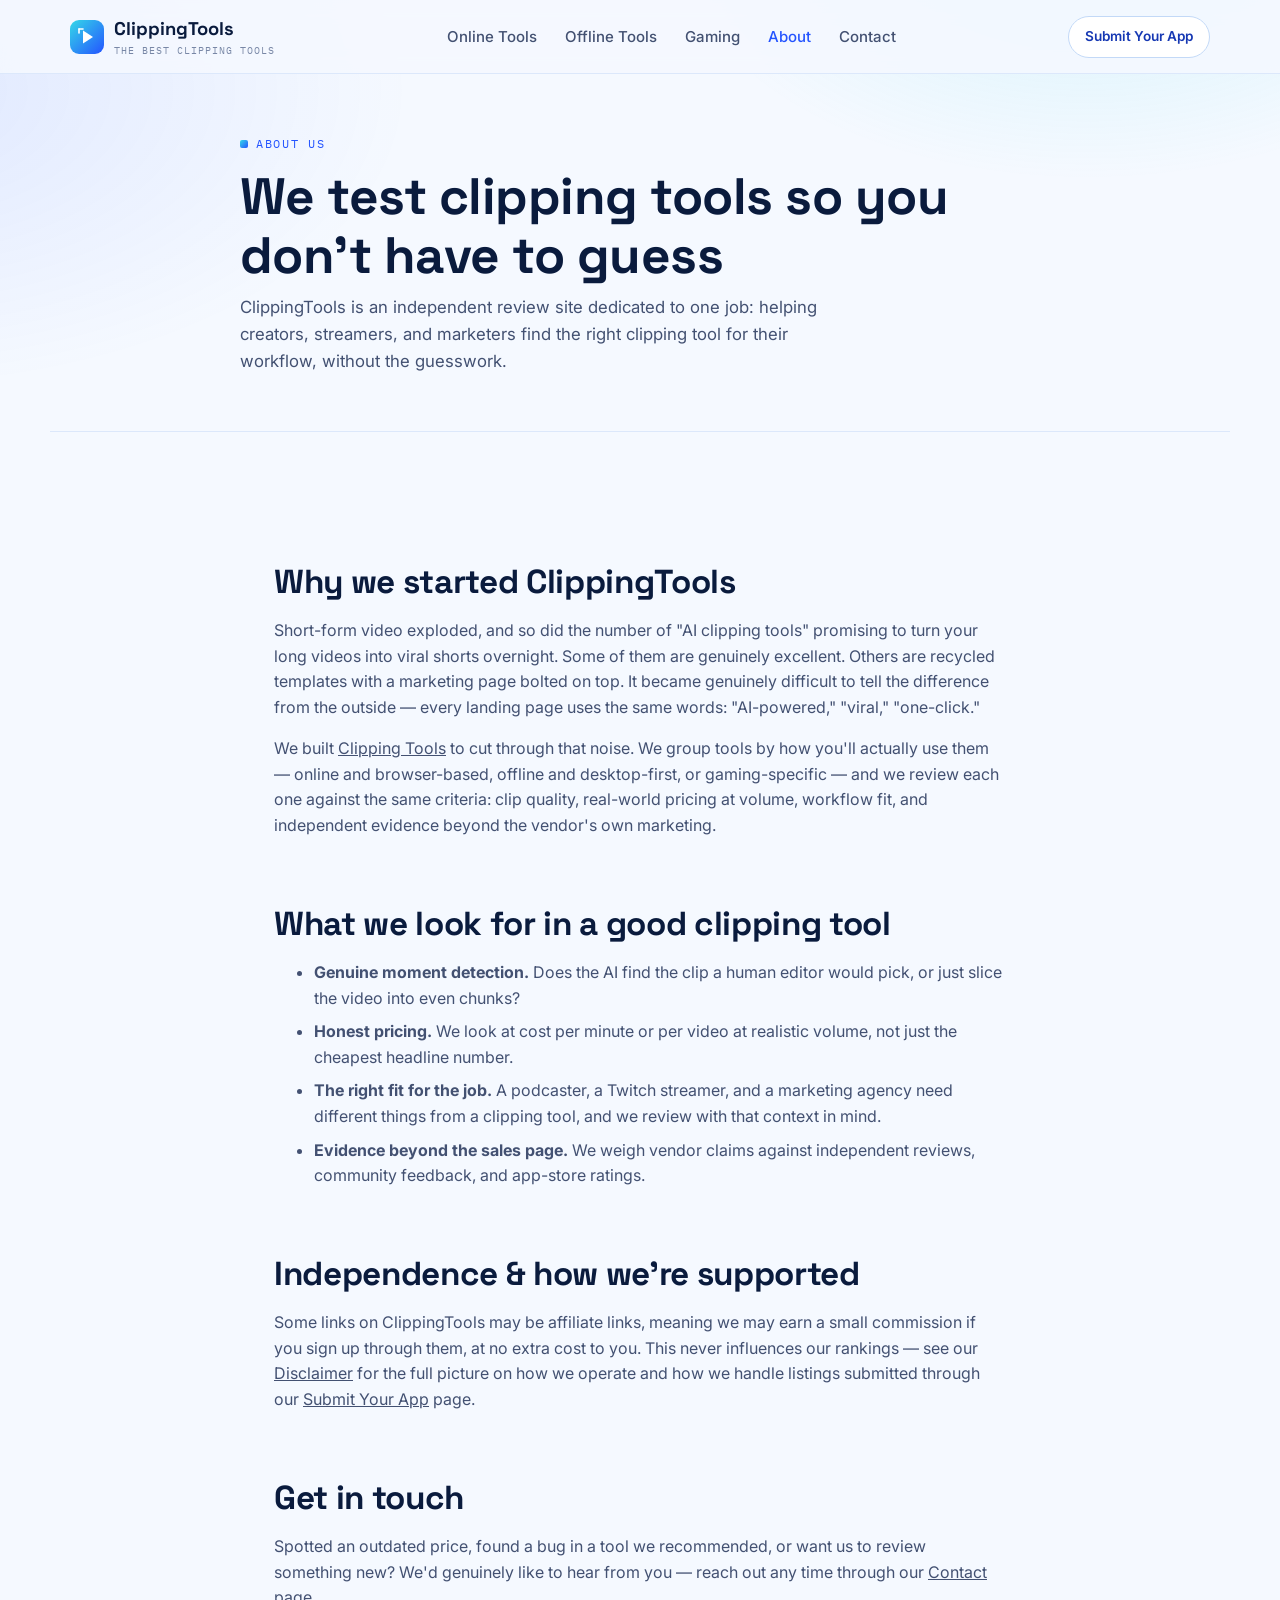
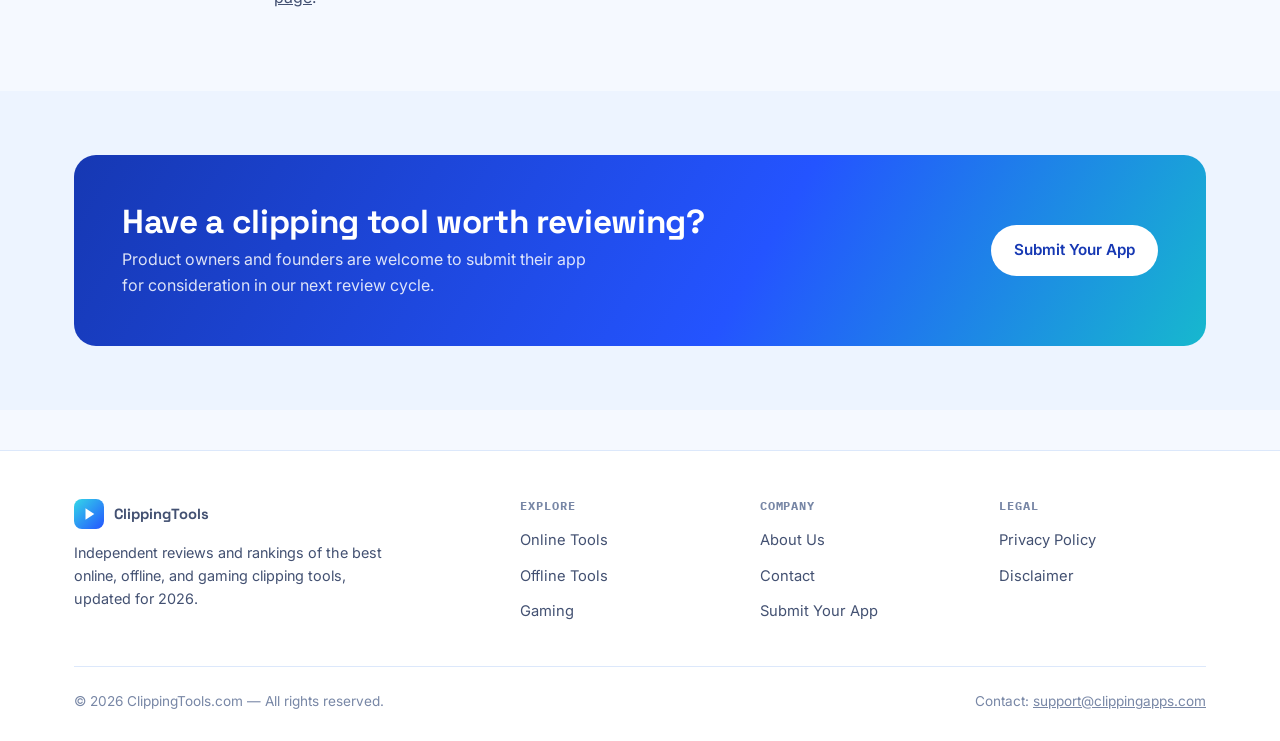
==== commit cc743541: "Update index.html" ====
--- a/about/index.html
+++ b/about/index.html
@@ -51,7 +51,7 @@
     <div class="container prose">
       <h2>Why we started ClippingTools</h2>
       <p>Short-form video exploded, and so did the number of "AI clipping tools" promising to turn your long videos into viral shorts overnight. Some of them are genuinely excellent. Others are recycled templates with a marketing page bolted on top. It became genuinely difficult to tell the difference from the outside — every landing page uses the same words: "AI-powered," "viral," "one-click."</p>
-      <p>We built ClippingTools to cut through that noise. We group tools by how you'll actually use them — online and browser-based, offline and desktop-first, or gaming-specific — and we review each one against the same criteria: clip quality, real-world pricing at volume, workflow fit, and independent evidence beyond the vendor's own marketing.</p>
+      <p>We built <a href="https://clippingtools.com">Clipping Tools</a> to cut through that noise. We group tools by how you'll actually use them — online and browser-based, offline and desktop-first, or gaming-specific — and we review each one against the same criteria: clip quality, real-world pricing at volume, workflow fit, and independent evidence beyond the vendor's own marketing.</p>
 
       <h2>What we look for in a good clipping tool</h2>
       <ul>
@@ -62,10 +62,10 @@
       </ul>
 
       <h2>Independence &amp; how we're supported</h2>
-      <p>Some links on ClippingTools may be affiliate links, meaning we may earn a small commission if you sign up through them, at no extra cost to you. This never influences our rankings — see our <a href="disclaimer.html">Disclaimer</a> for the full picture on how we operate and how we handle listings submitted through our <a href="submit.html">Submit Your App</a> page.</p>
+      <p>Some links on ClippingTools may be affiliate links, meaning we may earn a small commission if you sign up through them, at no extra cost to you. This never influences our rankings — see our <a href="../disclaimer.html">Disclaimer</a> for the full picture on how we operate and how we handle listings submitted through our <a href="../submit/">Submit Your App</a> page.</p>
 
       <h2>Get in touch</h2>
-      <p>Spotted an outdated price, found a bug in a tool we recommended, or want us to review something new? We'd genuinely like to hear from you — reach out any time through our <a href="contact.html">Contact page</a>.</p>
+      <p>Spotted an outdated price, found a bug in a tool we recommended, or want us to review something new? We'd genuinely like to hear from you — reach out any time through our <a href="../contact/">Contact page</a>.</p>
     </div>
   </section>
 
--- a/assets/style.css
+++ b/assets/style.css
@@ -629,19 +629,34 @@
   border-color: var(--border-strong);
 }
 .btn-secondary:hover{ border-color: var(--blue-600); }
-.btn-visit{
+
+
+.btn-visit {
   width: 100%;
-  background: var(--ink);
+  background: linear-gradient(135deg, #FF8C00, #FF4500); /* Professional orange gradient */
   color: #fff;
   font-family: var(--font-mono);
   font-size: 0.85rem;
   letter-spacing: 0.02em;
   border-radius: var(--radius-sm);
   padding: 12px 16px;
-}
-.btn-visit:hover{ background: var(--blue-700); }
+  border: none; /* Ensure no default border interferes */
+  transition: transform 0.15s ease, box-shadow 0.15s ease; /* Smooth transition */
+}
+
+.btn-visit:hover {
+  background: linear-gradient(135deg, #FF7F00, #E63900); /* Slightly darker for hover */
+  transform: translateY(-2px); /* Subtle lift effect */
+  box-shadow: 0 8px 20px rgba(255, 69, 0, 0.35); /* Glow shadow */
+}
+
 .btn-visit svg{ flex-shrink: 0; }
 .btn-sm{ padding: 9px 16px; font-size: 0.85rem; }
+
+
+
+
+
 
 /* ---------------- Nav ---------------- */
 .site-header{
@@ -810,7 +825,6 @@
   transform: translateY(-2px);
 }
 .tool-card.featured{
-  grid-column: span 2;
   background: linear-gradient(180deg, #FFFFFF, var(--blue-100) 340%);
 }
 @media (max-width: 860px){ .tool-card.featured{ grid-column: span 1; } }
@@ -906,6 +920,34 @@
   padding-top: 4px;
 }
 .tool-footer .btn-visit{ flex: 1; }
+
+
+
+
+/* ---------------- TOOL IMAGES ---------------- */
+
+
+
+.tool-media{
+  width: 100%;
+  aspect-ratio: 16 / 9;
+  border-radius: 20px;
+  overflow: hidden;
+  border: 1px solid var(--border);
+  background: var(--bg-soft);
+  margin-bottom: 6px;
+}
+
+.tool-media img{
+  width: 100%;
+  height: 100%;
+  object-fit: cover;
+  object-position: center;
+  display: block;
+}
+
+
+
 
 
 
@@ -1170,17 +1212,28 @@
   border-color: var(--border-strong);
 }
 .btn-secondary:hover{ border-color: var(--blue-600); }
-.btn-visit{
+
+
+.btn-visit {
   width: 100%;
-  background: var(--ink);
+  background: linear-gradient(135deg, #FF8C00, #FF4500); /* Professional orange gradient */
   color: #fff;
   font-family: var(--font-mono);
   font-size: 0.85rem;
   letter-spacing: 0.02em;
   border-radius: var(--radius-sm);
   padding: 12px 16px;
-}
-.btn-visit:hover{ background: var(--blue-700); }
+  border: none; /* Ensure no default border interferes */
+  transition: transform 0.15s ease, box-shadow 0.15s ease; /* Smooth transition */
+}
+
+.btn-visit:hover {
+  background: linear-gradient(135deg, #FF7F00, #E63900); /* Slightly darker for hover */
+  transform: translateY(-2px); /* Subtle lift effect */
+  box-shadow: 0 8px 20px rgba(255, 69, 0, 0.35); /* Glow shadow */
+}
+
+
 .btn-visit svg{ flex-shrink: 0; }
 .btn-sm{ padding: 9px 16px; font-size: 0.85rem; }
 
@@ -1374,7 +1427,7 @@
   transform: translateY(-2px);
 }
 .tool-card.featured{
-  grid-column: span 2;
+
   background: linear-gradient(180deg, #FFFFFF, var(--blue-100) 340%);
 }
 @media (max-width: 860px){ .tool-card.featured{ grid-column: span 1; } }
@@ -1697,3 +1750,20 @@
   }
 
 }
+
+
+/* OVERRIDE - Orange Visit Buttons */
+.tool-footer .btn-visit {
+  background: linear-gradient(135deg, #FF8C00, #FF4500) !important;
+}
+
+.tool-footer .btn-visit:hover {
+  background: linear-gradient(135deg, #FF7F00, #E63900) !important;
+  transform: translateY(-2px) !important;
+  box-shadow: 0 8px 20px rgba(255, 69, 0, 0.35) !important;
+}
+
+
+
+
+
